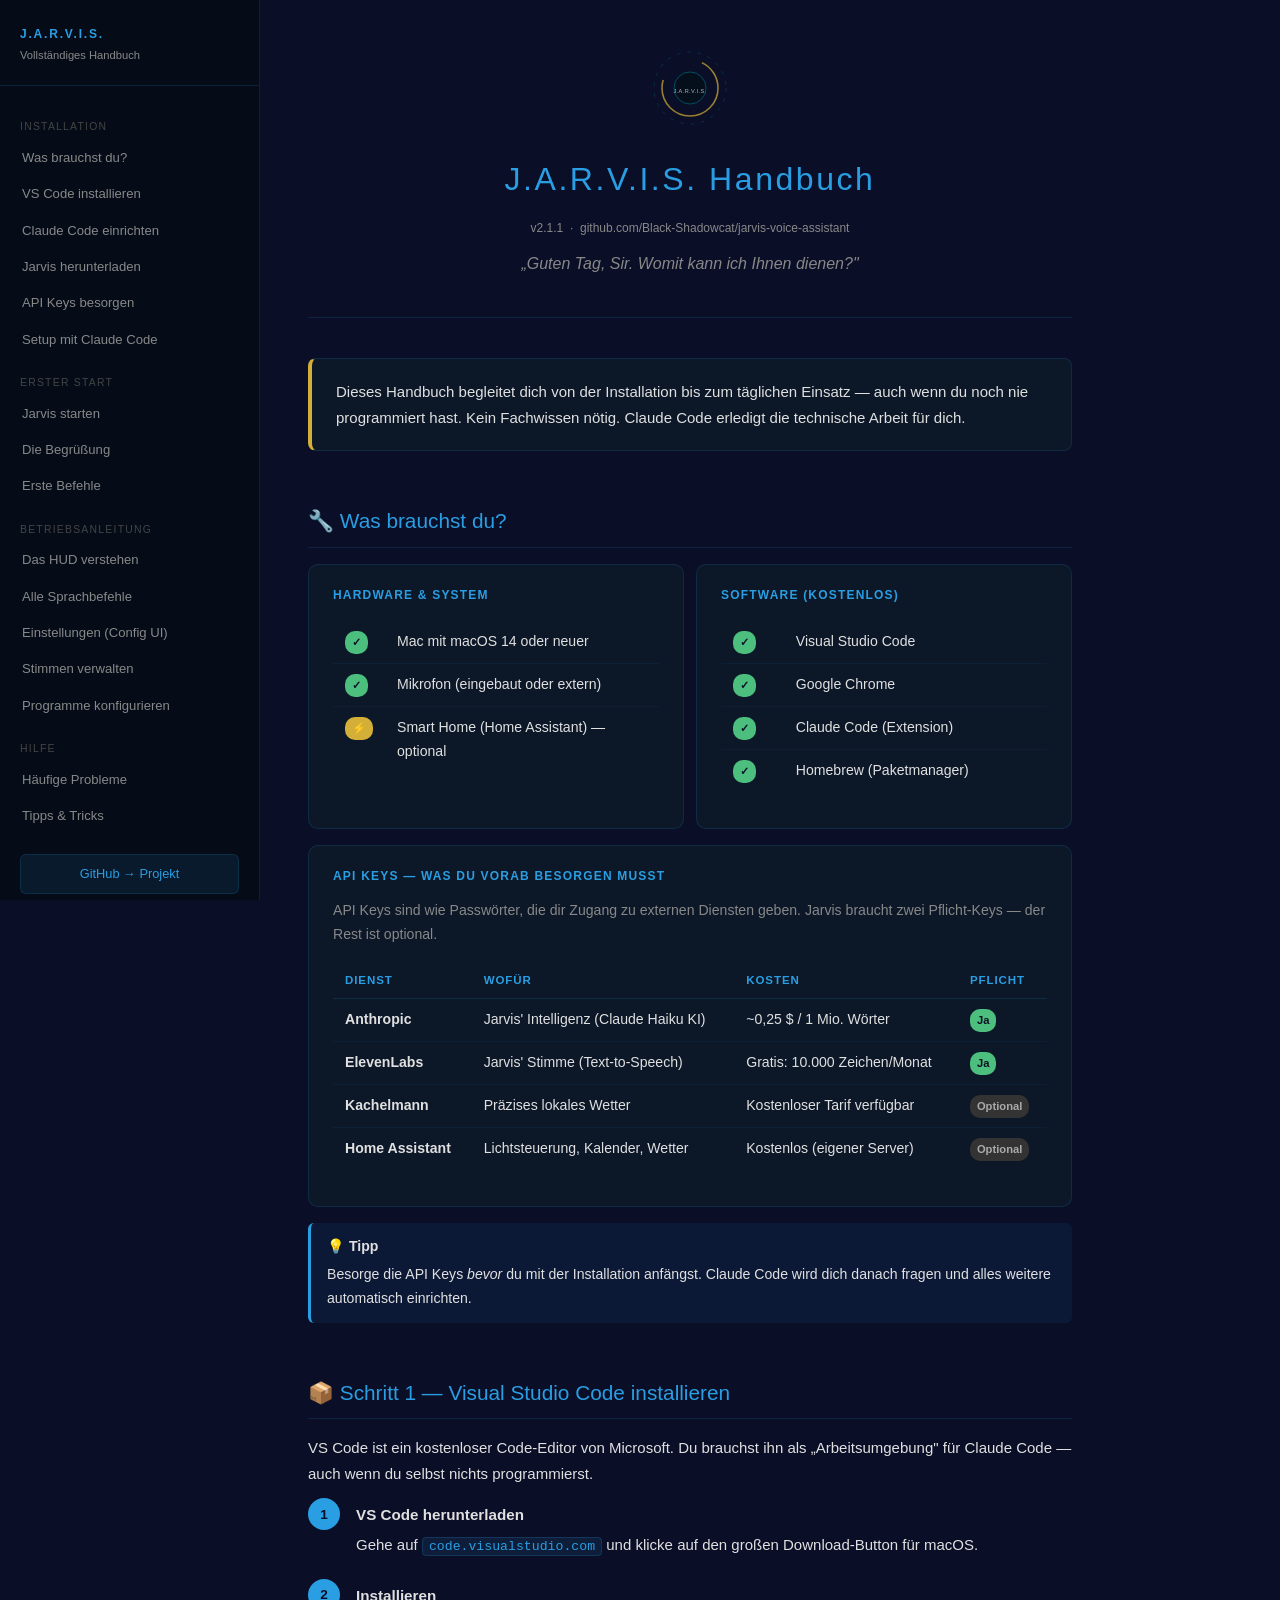
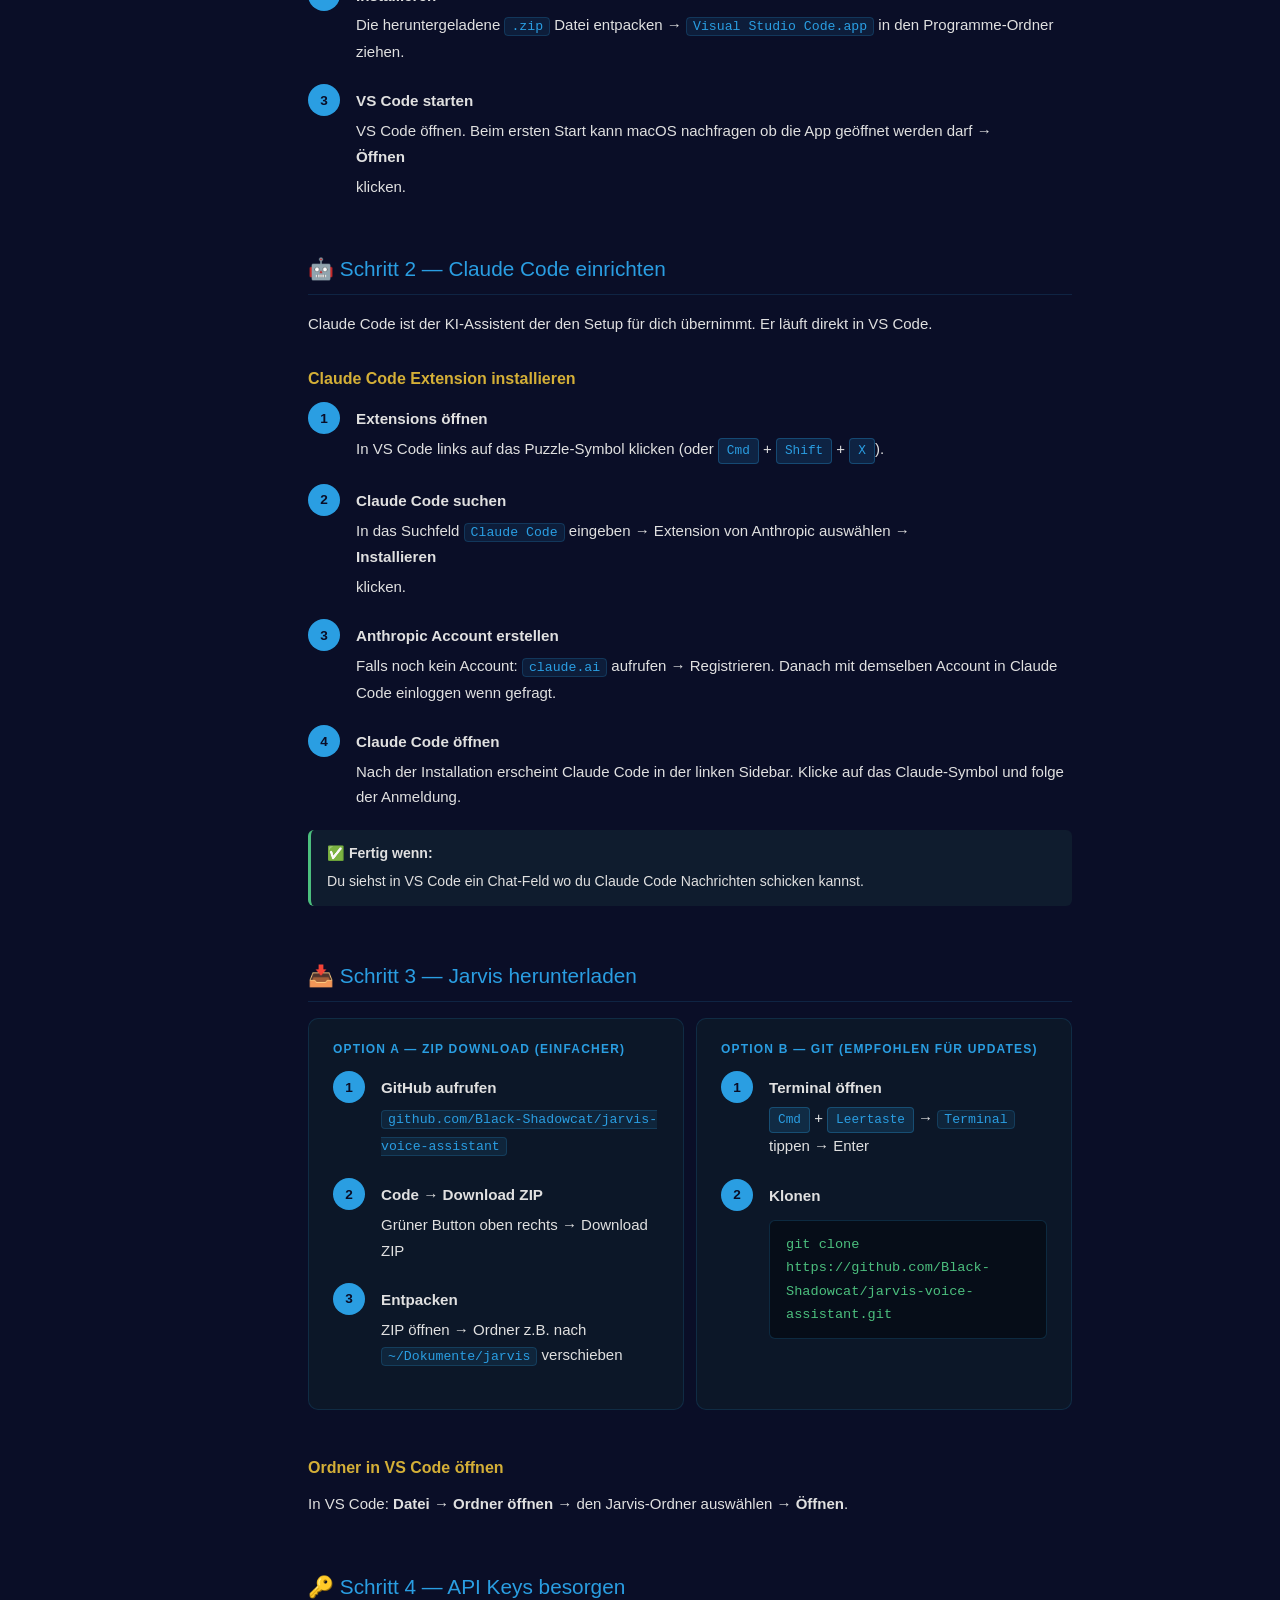
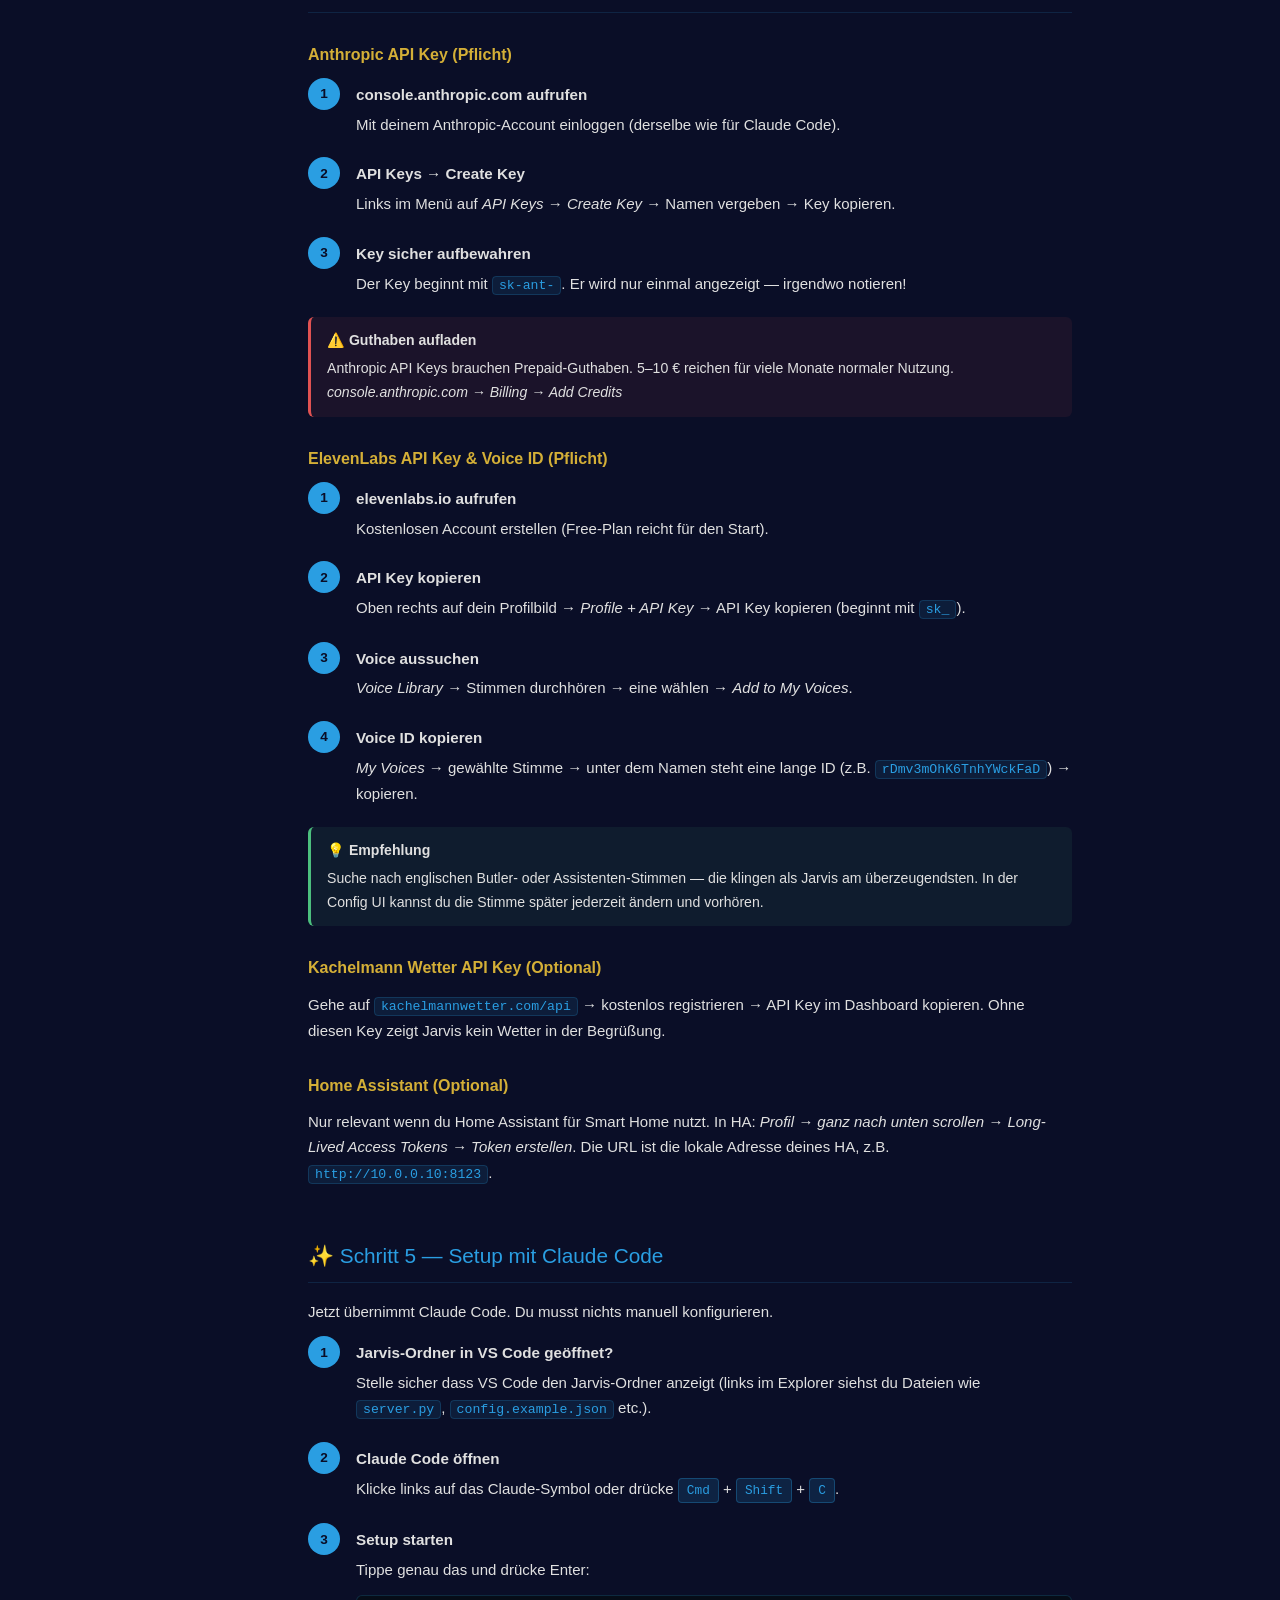
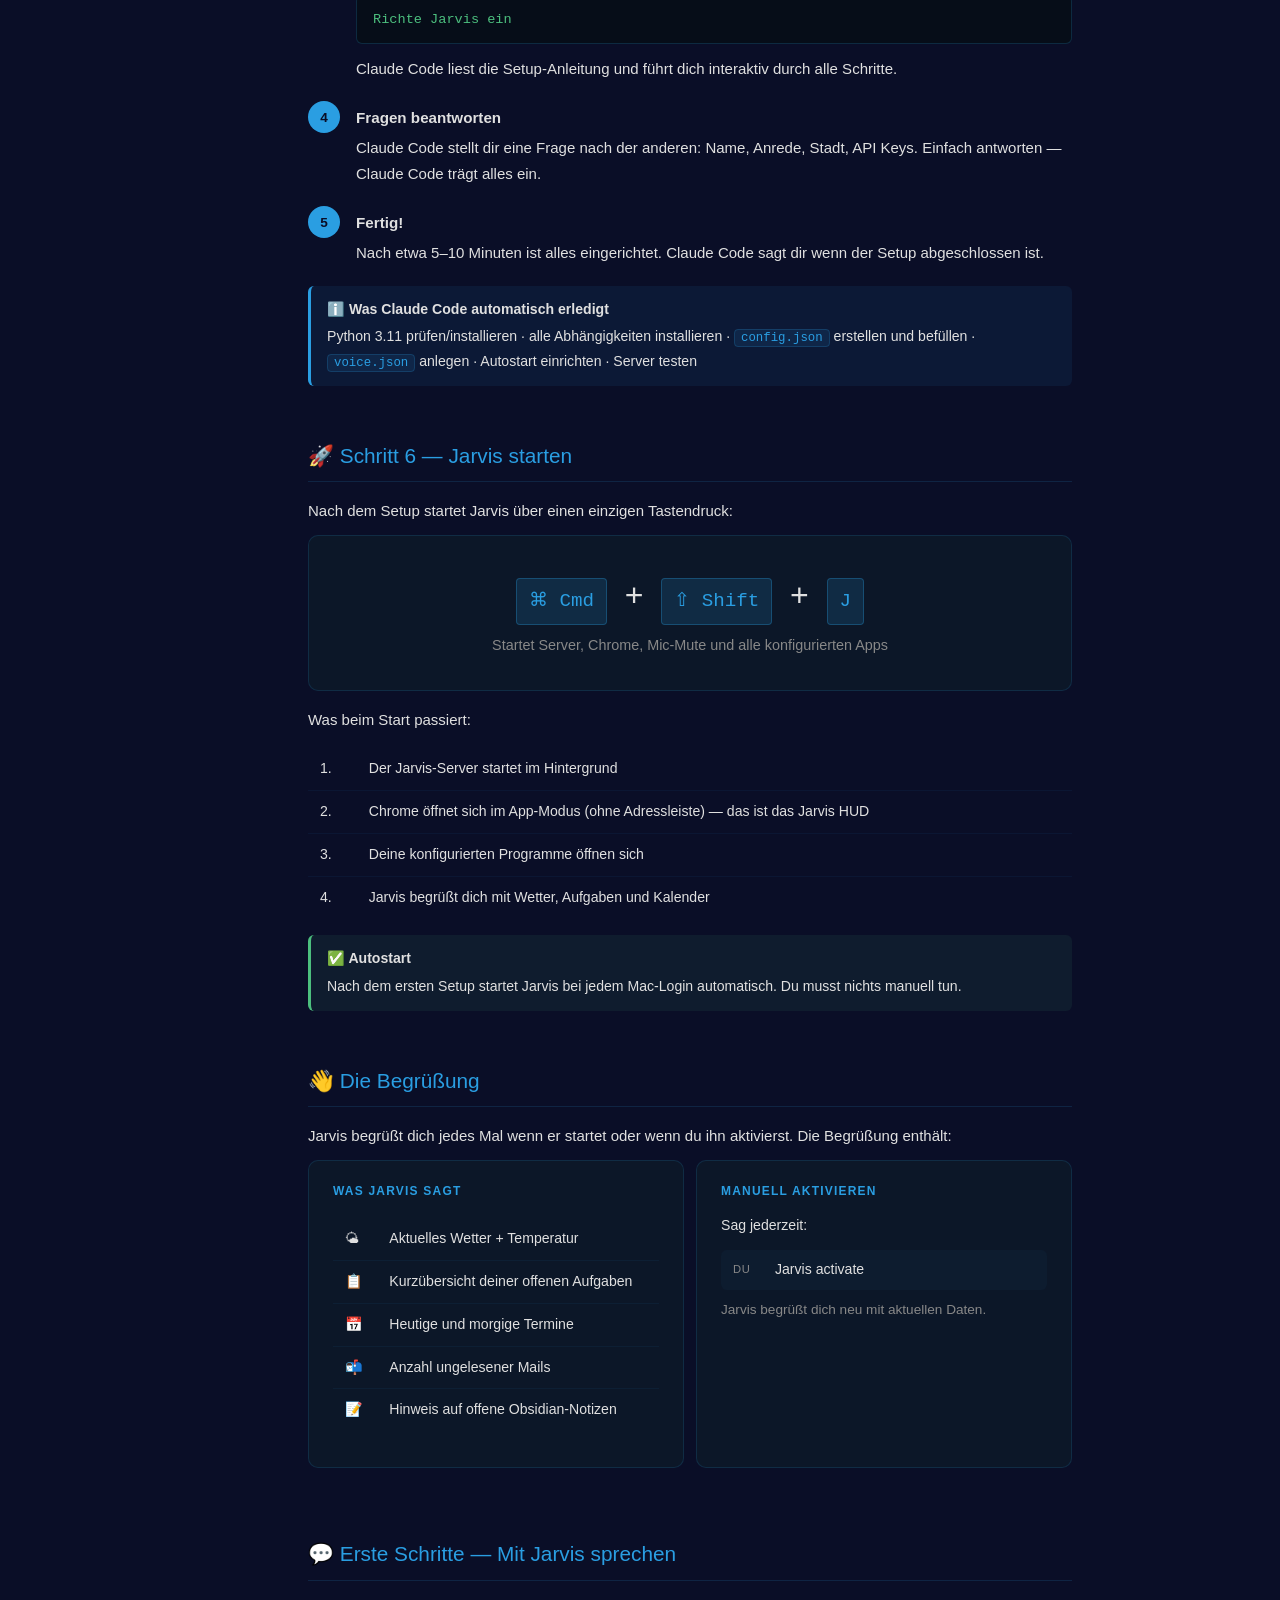
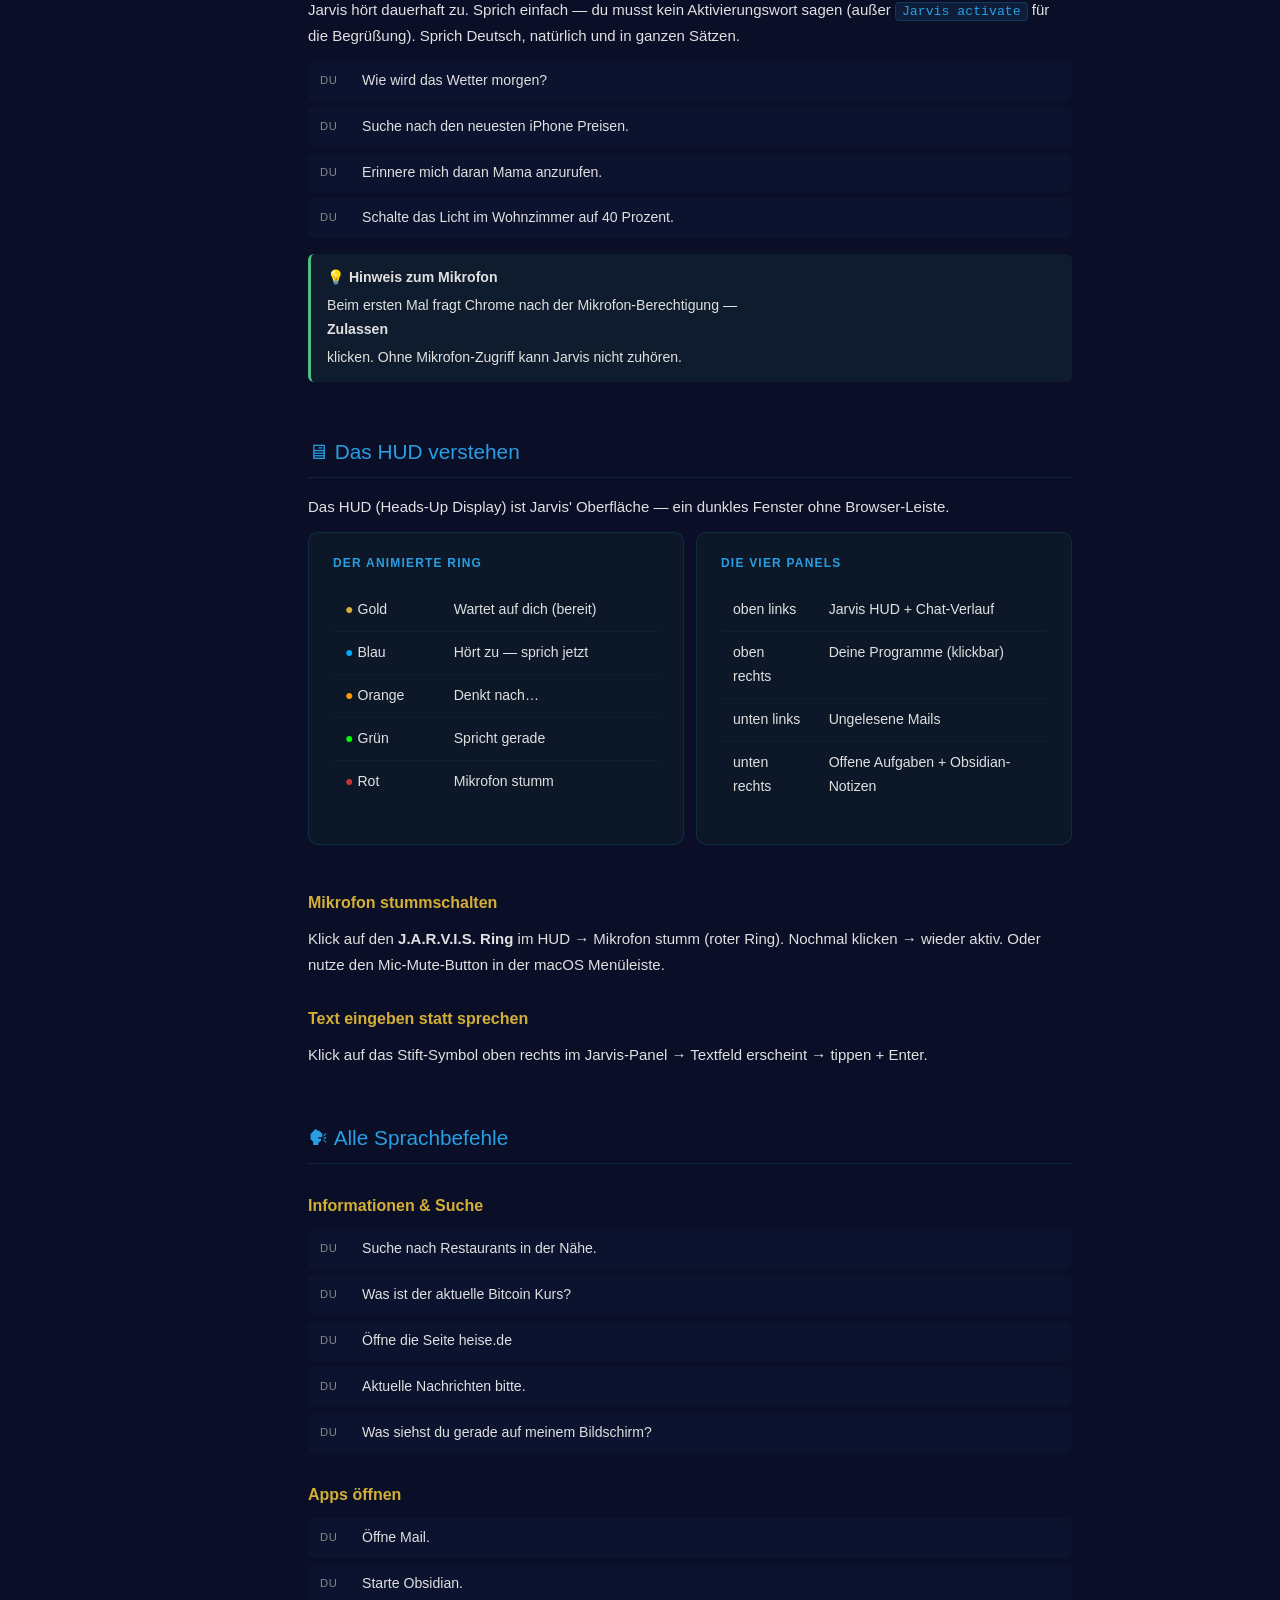
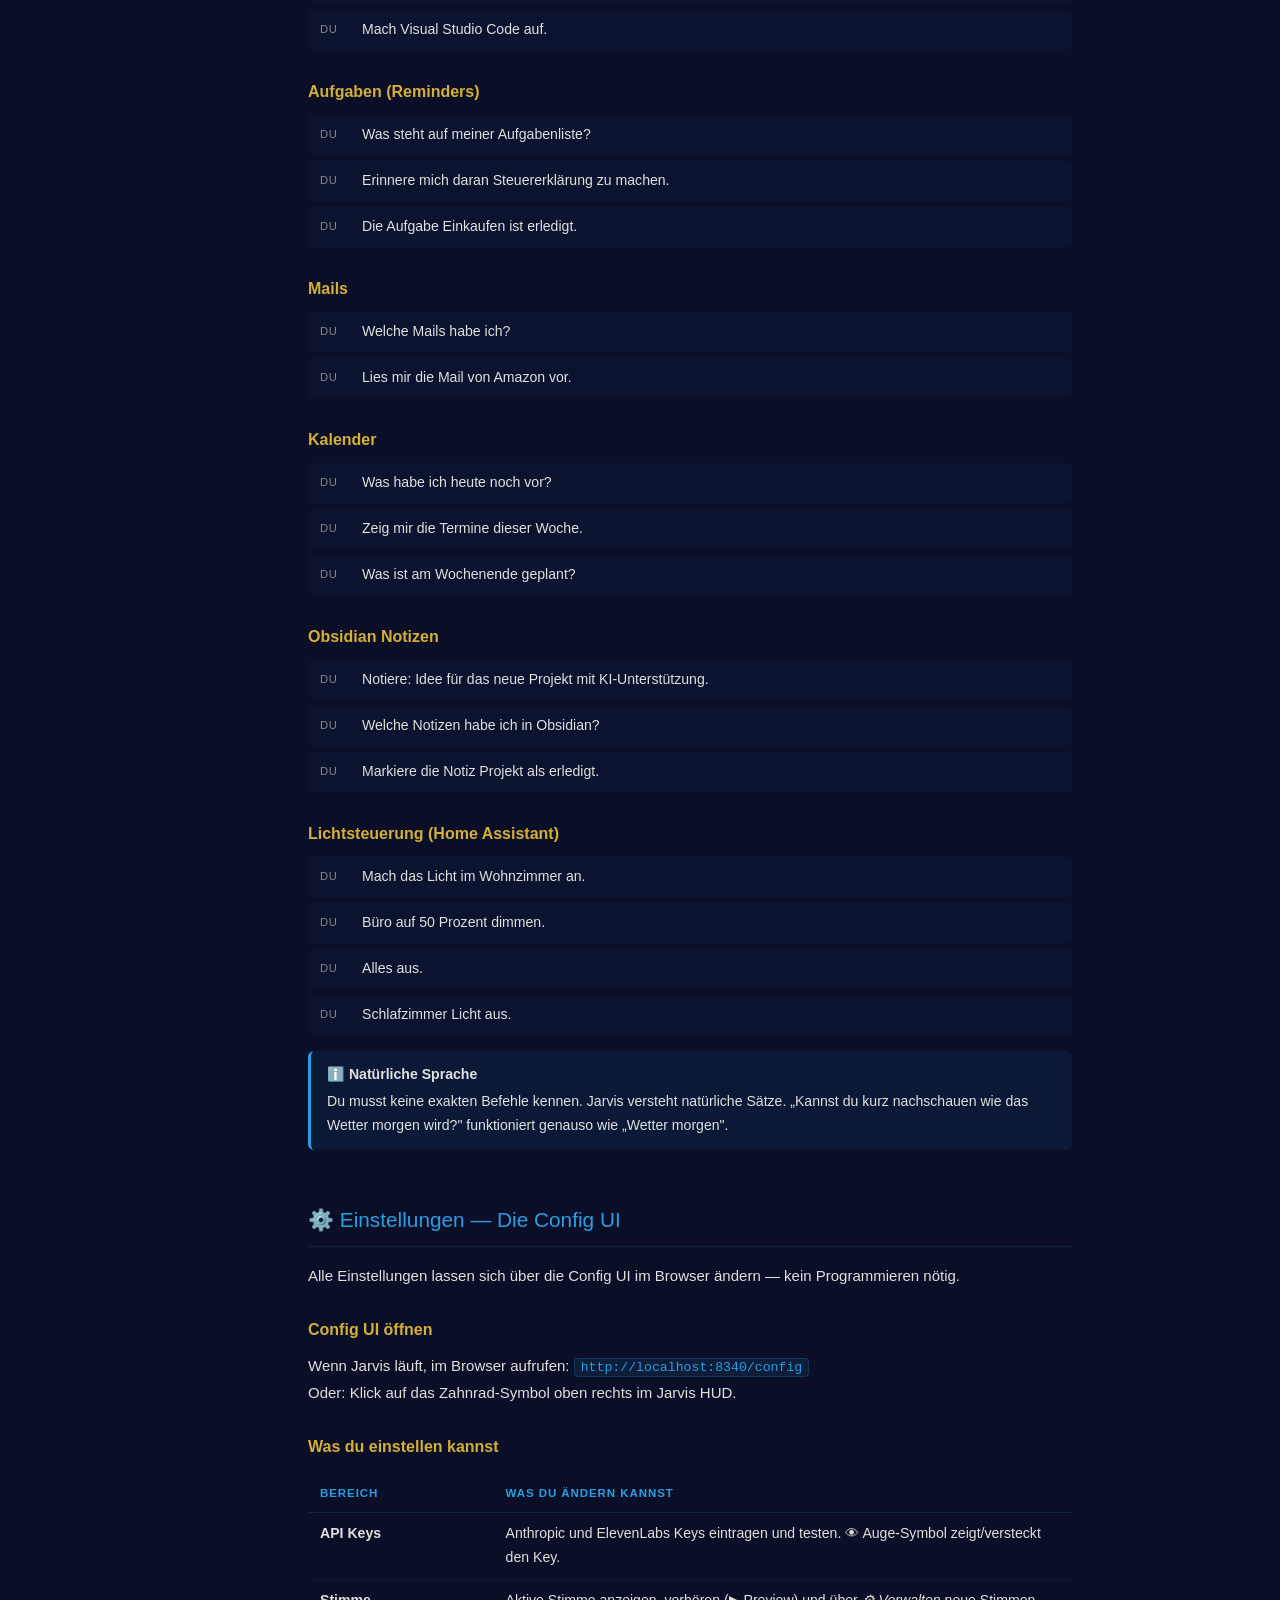
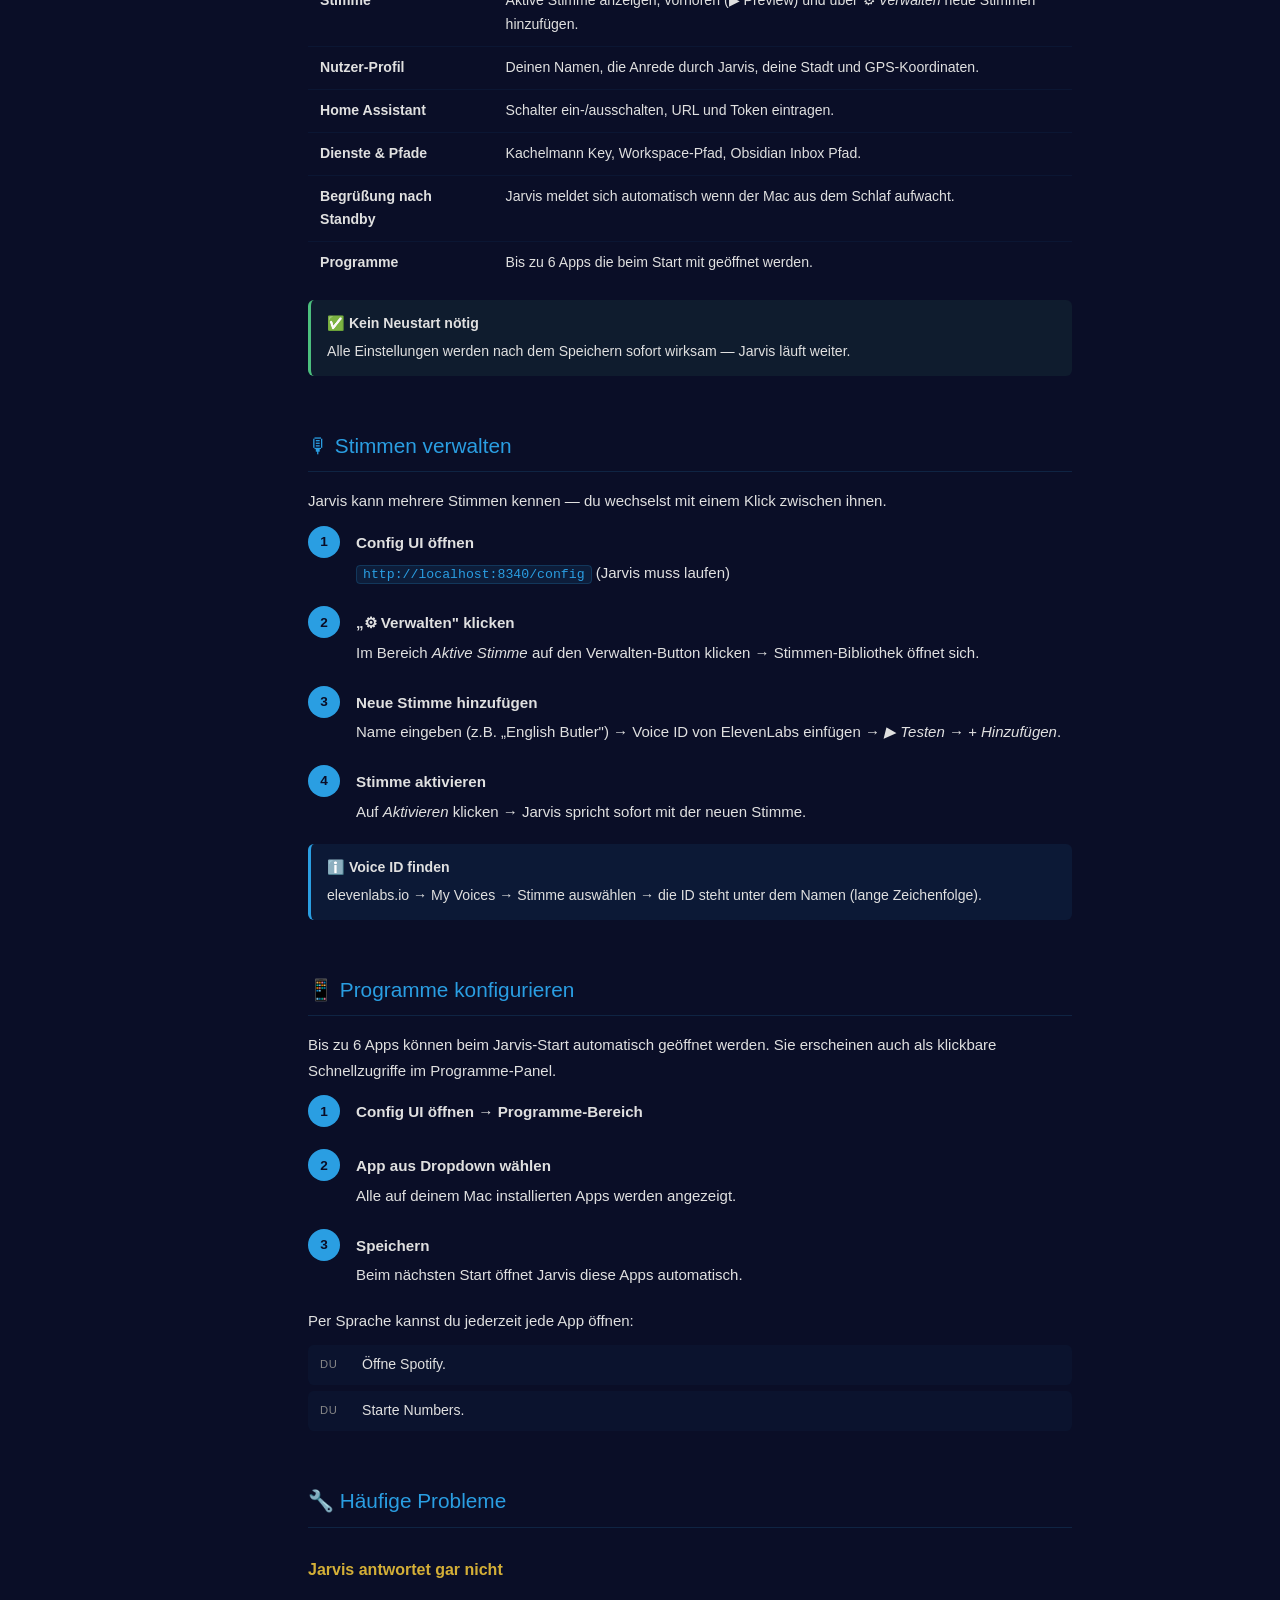
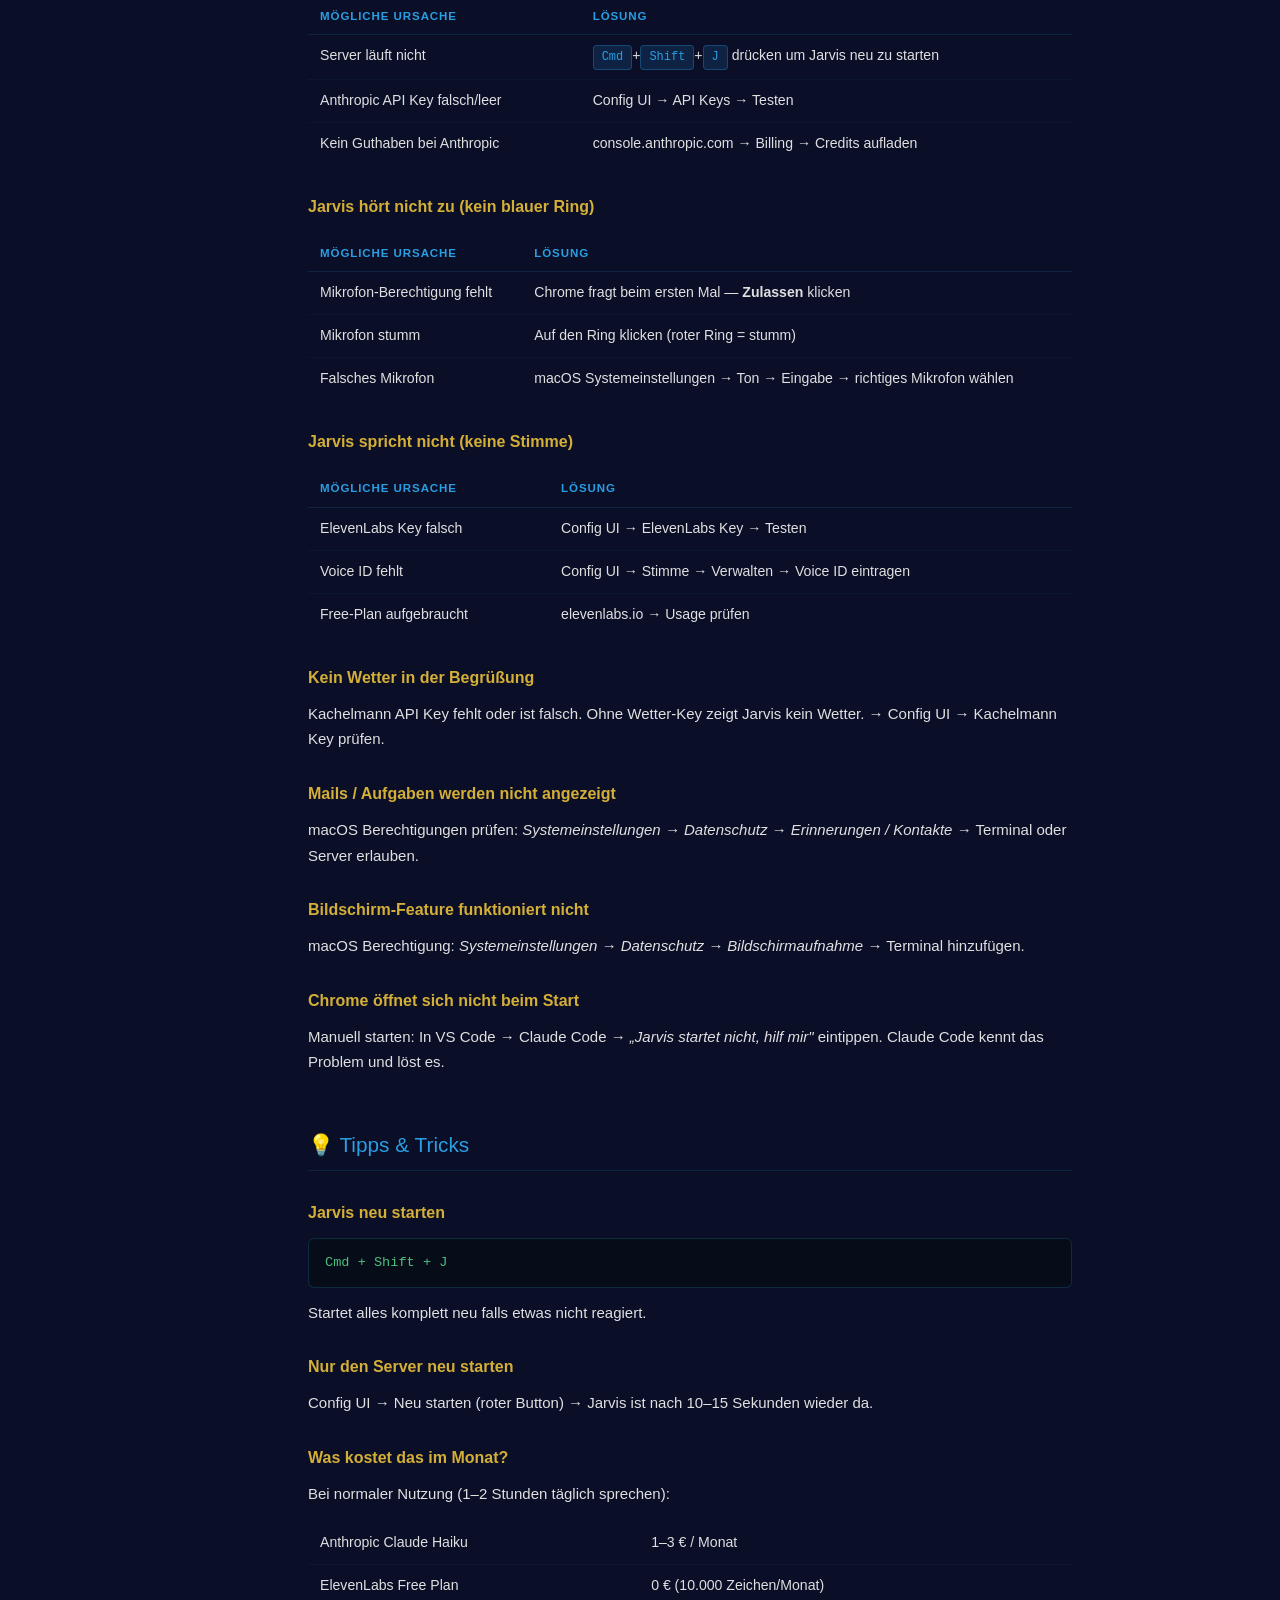
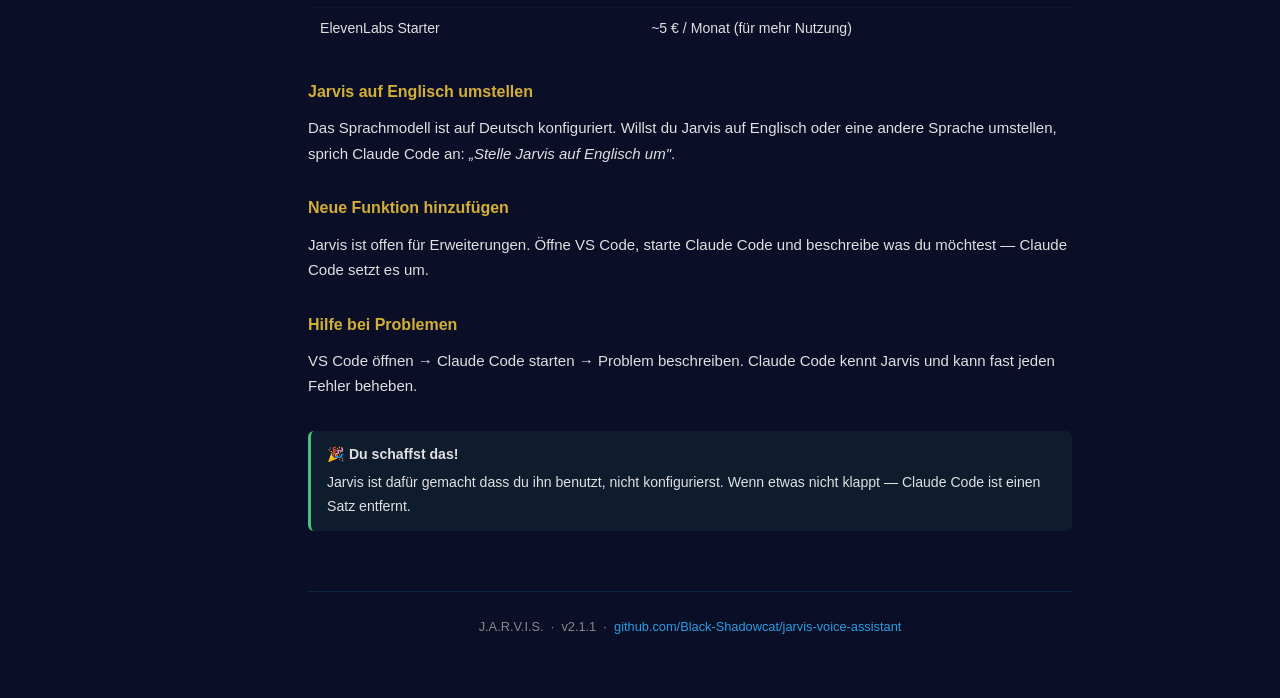
==== JARVIS_Handbuch.html @ 46598844 "Add standalone offline user manual (JARVIS_Handbuch.html) Fully self-contained HTML — no server, no " ====
<!DOCTYPE html>
<html lang="de">
<head>
<meta charset="UTF-8">
<meta name="viewport" content="width=device-width, initial-scale=1.0">
<title>J.A.R.V.I.S. — Handbuch v2.1</title>
<style>
* { margin:0; padding:0; box-sizing:border-box; }

:root {
    --bg:       #0a0e27;
    --bg2:      rgba(13,27,42,0.8);
    --blue:     #2a9ee2;
    --green:    #4cbf7e;
    --gold:     #d4af37;
    --red:      #e05252;
    --text:     #e0e0e0;
    --muted:    #888;
    --border:   rgba(42,158,226,0.15);
}

html { scroll-behavior: smooth; }

body {
    background: var(--bg);
    color: var(--text);
    font-family: -apple-system, BlinkMacSystemFont, "Segoe UI", sans-serif;
    font-size: 15px;
    line-height: 1.7;
}

/* ── Layout ── */
.layout { display: flex; min-height: 100vh; }

/* ── Sidebar ── */
.sidebar {
    width: 260px;
    flex-shrink: 0;
    background: rgba(6,13,24,0.95);
    border-right: 1px solid var(--border);
    position: fixed;
    top: 0; left: 0; bottom: 0;
    overflow-y: auto;
    padding: 24px 0;
}

.sidebar-logo {
    padding: 0 20px 20px;
    border-bottom: 1px solid var(--border);
    margin-bottom: 16px;
}
.sidebar-logo .title {
    font-size: 0.75rem;
    letter-spacing: .15em;
    color: var(--blue);
    text-transform: uppercase;
    font-weight: 600;
}
.sidebar-logo .sub {
    font-size: 0.7rem;
    color: var(--muted);
    margin-top: 2px;
}

.sidebar nav a {
    display: block;
    padding: 7px 20px;
    font-size: 0.82rem;
    color: var(--muted);
    text-decoration: none;
    border-left: 2px solid transparent;
    transition: all 0.15s;
}
.sidebar nav a:hover {
    color: var(--text);
    border-left-color: var(--blue);
    background: rgba(42,158,226,0.05);
}
.sidebar nav .section-header {
    padding: 16px 20px 4px;
    font-size: 0.65rem;
    letter-spacing: .12em;
    color: #444;
    text-transform: uppercase;
}

.sidebar-github {
    display: block;
    margin: 20px;
    padding: 8px 12px;
    background: rgba(42,158,226,0.1);
    border: 1px solid var(--border);
    border-radius: 6px;
    color: var(--blue);
    text-decoration: none;
    font-size: 0.8rem;
    text-align: center;
    transition: background 0.2s;
}
.sidebar-github:hover { background: rgba(42,158,226,0.2); }

/* ── Content ── */
.content {
    margin-left: 260px;
    flex: 1;
    max-width: 860px;
    padding: 48px 48px 80px;
}

/* ── Headings ── */
h1 {
    font-size: 2rem;
    font-weight: 300;
    letter-spacing: .08em;
    color: var(--blue);
    margin-bottom: 12px;
}
h2 {
    font-size: 1.3rem;
    font-weight: 500;
    color: var(--blue);
    margin: 52px 0 16px;
    padding-bottom: 8px;
    border-bottom: 1px solid var(--border);
    scroll-margin-top: 24px;
}
h3 {
    font-size: 1rem;
    font-weight: 600;
    color: var(--gold);
    margin: 28px 0 10px;
    scroll-margin-top: 24px;
}
h4 {
    font-size: 0.9rem;
    font-weight: 600;
    color: var(--green);
    margin: 20px 0 8px;
}

p { margin-bottom: 12px; color: var(--text); }
p:last-child { margin-bottom: 0; }

/* ── Intro block ── */
.intro {
    background: var(--bg2);
    border: 1px solid var(--border);
    border-left: 4px solid var(--gold);
    border-radius: 8px;
    padding: 20px 24px;
    margin-bottom: 32px;
}
.intro p { margin: 0; }

/* ── Cards ── */
.card {
    background: var(--bg2);
    border: 1px solid var(--border);
    border-radius: 10px;
    padding: 20px 24px;
    margin-bottom: 16px;
}
.card-title {
    font-size: 0.75rem;
    letter-spacing: .1em;
    text-transform: uppercase;
    color: var(--blue);
    margin-bottom: 12px;
    font-weight: 600;
}

/* ── Steps ── */
.steps { counter-reset: step; }
.step {
    display: flex;
    gap: 16px;
    margin-bottom: 20px;
    align-items: flex-start;
}
.step-num {
    counter-increment: step;
    flex-shrink: 0;
    width: 32px;
    height: 32px;
    background: var(--blue);
    color: #0a0e27;
    border-radius: 50%;
    display: flex;
    align-items: center;
    justify-content: center;
    font-weight: 700;
    font-size: 0.85rem;
}
.step-num::before { content: counter(step); }
.step-body { flex: 1; padding-top: 4px; }
.step-body strong { display: block; margin-bottom: 4px; font-size: 0.95rem; }

/* ── Tips / Warnings ── */
.tip, .warning, .info {
    border-radius: 6px;
    padding: 12px 16px;
    margin: 16px 0;
    font-size: 0.88rem;
}
.tip    { background: rgba(76,191,126,0.08);  border-left: 3px solid var(--green); }
.warning{ background: rgba(224,82,82,0.08);   border-left: 3px solid var(--red);   }
.info   { background: rgba(42,158,226,0.08);  border-left: 3px solid var(--blue);  }
.tip strong, .warning strong, .info strong { display: block; margin-bottom: 4px; }

/* ── Code ── */
code {
    background: rgba(42,158,226,0.1);
    border: 1px solid rgba(42,158,226,0.2);
    color: var(--blue);
    padding: 1px 6px;
    border-radius: 4px;
    font-family: monospace;
    font-size: 0.88em;
}
.cmd {
    display: block;
    background: #060d18;
    border: 1px solid rgba(42,158,226,0.2);
    border-radius: 6px;
    padding: 12px 16px;
    font-family: monospace;
    font-size: 0.85rem;
    color: #4cbf7e;
    margin: 12px 0;
    user-select: all;
}

/* ── Tables ── */
table {
    width: 100%;
    border-collapse: collapse;
    margin: 16px 0;
    font-size: 0.88rem;
}
th {
    text-align: left;
    padding: 8px 12px;
    font-size: 0.72rem;
    letter-spacing: .08em;
    text-transform: uppercase;
    color: var(--blue);
    border-bottom: 1px solid var(--border);
}
td {
    padding: 9px 12px;
    border-bottom: 1px solid rgba(42,158,226,0.06);
    vertical-align: top;
}
tr:last-child td { border-bottom: none; }
tr:hover td { background: rgba(42,158,226,0.03); }

/* ── Key badges ── */
.key {
    display: inline-block;
    background: rgba(42,158,226,0.15);
    border: 1px solid rgba(42,158,226,0.3);
    border-radius: 4px;
    padding: 1px 8px;
    font-family: monospace;
    font-size: 0.85em;
    color: var(--blue);
}
.key-combo { white-space: nowrap; }

/* ── Command examples ── */
.say-example {
    display: flex;
    align-items: flex-start;
    gap: 12px;
    padding: 8px 12px;
    background: rgba(42,158,226,0.04);
    border-radius: 6px;
    margin: 6px 0;
    font-size: 0.88rem;
}
.say-label {
    flex-shrink: 0;
    font-size: 0.7rem;
    letter-spacing: .06em;
    text-transform: uppercase;
    margin-top: 2px;
    color: var(--muted);
    width: 30px;
}
.say-text { color: var(--text); }

/* ── Grid ── */
.grid-2 { display: grid; grid-template-columns: 1fr 1fr; gap: 12px; }
@media (max-width: 700px) { .grid-2 { grid-template-columns: 1fr; } }

/* ── Badge ── */
.badge {
    display: inline-block;
    padding: 2px 7px;
    border-radius: 10px;
    font-size: 0.7rem;
    font-weight: 700;
}
.badge-green { background: var(--green); color: #0a0e27; }
.badge-blue  { background: var(--blue);  color: #0a0e27; }
.badge-gold  { background: var(--gold);  color: #0a0e27; }
.badge-muted { background: #333; color: #aaa; }

/* ── Hero ── */
.hero {
    text-align: center;
    padding: 0 0 40px;
    border-bottom: 1px solid var(--border);
    margin-bottom: 40px;
}
.hero .version { font-size: 0.75rem; color: var(--muted); margin-top: 4px; }
.hero .tagline { font-size: 1rem; color: var(--muted); margin-top: 12px; font-style: italic; }

/* ── Ring decoration ── */
.hud-mini {
    width: 80px;
    height: 80px;
    margin: 0 auto 16px;
    opacity: 0.7;
}

/* ── Scrollbar ── */
::-webkit-scrollbar { width: 4px; }
::-webkit-scrollbar-track { background: transparent; }
::-webkit-scrollbar-thumb { background: rgba(42,158,226,0.3); border-radius: 2px; }

/* ── Mobile ── */
@media (max-width: 768px) {
    .sidebar { display: none; }
    .content { margin-left: 0; padding: 24px 20px 60px; }
}

/* ══════════════════════════════════════════════════════
   PRINT STYLES  —  Datei → Drucken → Als PDF sichern
   ══════════════════════════════════════════════════════ */
@media print {
    :root {
        --bg:     #ffffff;
        --bg2:    #f5f7fa;
        --blue:   #1a6fa8;
        --green:  #2a8a50;
        --gold:   #8a6d1a;
        --red:    #aa2222;
        --text:   #1a1a1a;
        --muted:  #666666;
        --border: #d0d8e0;
    }

    * { -webkit-print-color-adjust: exact; print-color-adjust: exact; }

    body { background: #fff; font-size: 11pt; line-height: 1.5; }

    .sidebar { display: none !important; }

    .content {
        margin-left: 0 !important;
        padding: 0 !important;
        max-width: 100% !important;
    }

    .layout { display: block; }

    h1 { font-size: 22pt; page-break-after: avoid; }
    h2 { font-size: 14pt; page-break-after: avoid; margin-top: 28pt; }
    h3 { font-size: 11pt; page-break-after: avoid; }

    .hero { padding-bottom: 20pt; margin-bottom: 24pt; }
    .hud-mini { width: 60px; height: 60px; }

    .card, .intro, .tip, .warning, .info {
        break-inside: avoid;
        page-break-inside: avoid;
    }

    .grid-2 { grid-template-columns: 1fr 1fr; }

    .step { break-inside: avoid; }

    .say-example { break-inside: avoid; margin: 4px 0; }

    code {
        background: #eef4fa;
        border-color: #c0d4e8;
        color: var(--blue);
    }

    .cmd {
        background: #f0f0f0;
        color: #1a6a30;
        border-color: #ccc;
    }

    .key {
        background: #e8f0f8;
        border-color: #c0d0e0;
    }

    .badge-green { background: #2a8a50; }
    .badge-blue  { background: #1a6fa8; }
    .badge-gold  { background: #8a6d1a; }
    .badge-muted { background: #888; }

    table { font-size: 10pt; }

    a { color: var(--blue); text-decoration: none; }
    a[href]:after { content: " (" attr(href) ")"; font-size: 8pt; color: var(--muted); }
    /* Suppress the printed URL for anchor links and localhost links */
    a[href^="#"]:after,
    a[href^="http://localhost"]:after { content: ""; }

    .print-hide { display: none !important; }

    /* Page breaks before major sections */
    h2 { page-break-before: auto; }
    #starten, #hud, #alle-befehle, #troubleshooting { page-break-before: always; }

    /* Footer */
    .print-footer {
        display: block !important;
        margin-top: 40pt;
        padding-top: 12pt;
        border-top: 1px solid var(--border);
        font-size: 8pt;
        color: var(--muted);
        text-align: center;
    }
}

/* Hide print-only elements on screen */
.print-footer { display: none; }
</style>
</head>
<body>

<div class="layout">

<!-- ── Sidebar ── -->
<aside class="sidebar">
    <div class="sidebar-logo">
        <div class="title">J.A.R.V.I.S.</div>
        <div class="sub">Vollständiges Handbuch</div>
    </div>
    <nav>
        <div class="section-header">Installation</div>
        <a href="#was-brauchst-du">Was brauchst du?</a>
        <a href="#vscode">VS Code installieren</a>
        <a href="#claude-code">Claude Code einrichten</a>
        <a href="#jarvis-laden">Jarvis herunterladen</a>
        <a href="#api-keys">API Keys besorgen</a>
        <a href="#setup">Setup mit Claude Code</a>

        <div class="section-header">Erster Start</div>
        <a href="#starten">Jarvis starten</a>
        <a href="#begruessung">Die Begrüßung</a>
        <a href="#sprechen">Erste Befehle</a>

        <div class="section-header">Betriebsanleitung</div>
        <a href="#hud">Das HUD verstehen</a>
        <a href="#alle-befehle">Alle Sprachbefehle</a>
        <a href="#config-ui">Einstellungen (Config UI)</a>
        <a href="#stimmen">Stimmen verwalten</a>
        <a href="#apps">Programme konfigurieren</a>

        <div class="section-header">Hilfe</div>
        <a href="#troubleshooting">Häufige Probleme</a>
        <a href="#tipps">Tipps & Tricks</a>
    </nav>
    <a href="https://github.com/Black-Shadowcat/jarvis-voice-assistant" class="sidebar-github" target="_blank">GitHub → Projekt</a>
</aside>

<!-- ── Content ── -->
<main class="content">

<!-- Hero -->
<div class="hero">
    <svg class="hud-mini" viewBox="0 0 100 100">
        <circle cx="50" cy="50" r="45" stroke="#00eaff" stroke-width="0.5" fill="none" stroke-dasharray="5 8" opacity="0.5"/>
        <circle cx="50" cy="50" r="35" stroke="#d4af37" stroke-width="2" fill="none" stroke-dasharray="120 60"/>
        <circle cx="50" cy="50" r="20" fill="#021017" stroke="#00eaff" stroke-width="0.5"/>
        <text x="50%" y="54%" dominant-baseline="middle" text-anchor="middle" fill="#ffffff" font-size="7" letter-spacing="0.5">J.A.R.V.I.S.</text>
    </svg>
    <h1>J.A.R.V.I.S. Handbuch</h1>
    <div class="version">v2.1.1 &nbsp;·&nbsp; github.com/Black-Shadowcat/jarvis-voice-assistant</div>
    <div class="tagline">„Guten Tag, Sir. Womit kann ich Ihnen dienen?"</div>
</div>

<div class="intro">
    <p>Dieses Handbuch begleitet dich von der Installation bis zum täglichen Einsatz — auch wenn du noch nie programmiert hast. Kein Fachwissen nötig. Claude Code erledigt die technische Arbeit für dich.</p>
</div>

<!-- ═══════════════════════════════════════════════ -->
<h2 id="was-brauchst-du">🔧 Was brauchst du?</h2>

<div class="grid-2">
    <div class="card">
        <div class="card-title">Hardware & System</div>
        <table>
            <tr><td><span class="badge badge-green">✓</span></td><td>Mac mit macOS 14 oder neuer</td></tr>
            <tr><td><span class="badge badge-green">✓</span></td><td>Mikrofon (eingebaut oder extern)</td></tr>
            <tr><td><span class="badge badge-gold">⚡</span></td><td>Smart Home (Home Assistant) — optional</td></tr>
        </table>
    </div>
    <div class="card">
        <div class="card-title">Software (kostenlos)</div>
        <table>
            <tr><td><span class="badge badge-green">✓</span></td><td>Visual Studio Code</td></tr>
            <tr><td><span class="badge badge-green">✓</span></td><td>Google Chrome</td></tr>
            <tr><td><span class="badge badge-green">✓</span></td><td>Claude Code (Extension)</td></tr>
            <tr><td><span class="badge badge-green">✓</span></td><td>Homebrew (Paketmanager)</td></tr>
        </table>
    </div>
</div>

<div class="card">
    <div class="card-title">API Keys — was du vorab besorgen musst</div>
    <p style="margin-bottom:12px; font-size:0.88rem; color:var(--muted);">API Keys sind wie Passwörter, die dir Zugang zu externen Diensten geben. Jarvis braucht zwei Pflicht-Keys — der Rest ist optional.</p>
    <table>
        <tr><th>Dienst</th><th>Wofür</th><th>Kosten</th><th>Pflicht</th></tr>
        <tr>
            <td><strong>Anthropic</strong></td>
            <td>Jarvis' Intelligenz (Claude Haiku KI)</td>
            <td>~0,25 $ / 1 Mio. Wörter</td>
            <td><span class="badge badge-green">Ja</span></td>
        </tr>
        <tr>
            <td><strong>ElevenLabs</strong></td>
            <td>Jarvis' Stimme (Text-to-Speech)</td>
            <td>Gratis: 10.000 Zeichen/Monat</td>
            <td><span class="badge badge-green">Ja</span></td>
        </tr>
        <tr>
            <td><strong>Kachelmann</strong></td>
            <td>Präzises lokales Wetter</td>
            <td>Kostenloser Tarif verfügbar</td>
            <td><span class="badge badge-muted">Optional</span></td>
        </tr>
        <tr>
            <td><strong>Home Assistant</strong></td>
            <td>Lichtsteuerung, Kalender, Wetter</td>
            <td>Kostenlos (eigener Server)</td>
            <td><span class="badge badge-muted">Optional</span></td>
        </tr>
    </table>
</div>

<div class="info">
    <strong>💡 Tipp</strong>
    Besorge die API Keys <em>bevor</em> du mit der Installation anfängst. Claude Code wird dich danach fragen und alles weitere automatisch einrichten.
</div>

<!-- ═══════════════════════════════════════════════ -->
<h2 id="vscode">📦 Schritt 1 — Visual Studio Code installieren</h2>

<p>VS Code ist ein kostenloser Code-Editor von Microsoft. Du brauchst ihn als „Arbeitsumgebung" für Claude Code — auch wenn du selbst nichts programmierst.</p>

<div class="steps">
    <div class="step">
        <div class="step-num"></div>
        <div class="step-body">
            <strong>VS Code herunterladen</strong>
            Gehe auf <code>code.visualstudio.com</code> und klicke auf den großen Download-Button für macOS.
        </div>
    </div>
    <div class="step">
        <div class="step-num"></div>
        <div class="step-body">
            <strong>Installieren</strong>
            Die heruntergeladene <code>.zip</code> Datei entpacken → <code>Visual Studio Code.app</code> in den Programme-Ordner ziehen.
        </div>
    </div>
    <div class="step">
        <div class="step-num"></div>
        <div class="step-body">
            <strong>VS Code starten</strong>
            VS Code öffnen. Beim ersten Start kann macOS nachfragen ob die App geöffnet werden darf → <strong>Öffnen</strong> klicken.
        </div>
    </div>
</div>

<!-- ═══════════════════════════════════════════════ -->
<h2 id="claude-code">🤖 Schritt 2 — Claude Code einrichten</h2>

<p>Claude Code ist der KI-Assistent der den Setup für dich übernimmt. Er läuft direkt in VS Code.</p>

<h3>Claude Code Extension installieren</h3>

<div class="steps">
    <div class="step">
        <div class="step-num"></div>
        <div class="step-body">
            <strong>Extensions öffnen</strong>
            In VS Code links auf das Puzzle-Symbol klicken (oder <span class="key-combo"><span class="key">Cmd</span> + <span class="key">Shift</span> + <span class="key">X</span></span>).
        </div>
    </div>
    <div class="step">
        <div class="step-num"></div>
        <div class="step-body">
            <strong>Claude Code suchen</strong>
            In das Suchfeld <code>Claude Code</code> eingeben → Extension von Anthropic auswählen → <strong>Installieren</strong> klicken.
        </div>
    </div>
    <div class="step">
        <div class="step-num"></div>
        <div class="step-body">
            <strong>Anthropic Account erstellen</strong>
            Falls noch kein Account: <code>claude.ai</code> aufrufen → Registrieren. Danach mit demselben Account in Claude Code einloggen wenn gefragt.
        </div>
    </div>
    <div class="step">
        <div class="step-num"></div>
        <div class="step-body">
            <strong>Claude Code öffnen</strong>
            Nach der Installation erscheint Claude Code in der linken Sidebar. Klicke auf das Claude-Symbol und folge der Anmeldung.
        </div>
    </div>
</div>

<div class="tip">
    <strong>✅ Fertig wenn:</strong>
    Du siehst in VS Code ein Chat-Feld wo du Claude Code Nachrichten schicken kannst.
</div>

<!-- ═══════════════════════════════════════════════ -->
<h2 id="jarvis-laden">📥 Schritt 3 — Jarvis herunterladen</h2>

<div class="grid-2">
    <div class="card">
        <div class="card-title">Option A — ZIP Download (einfacher)</div>
        <div class="steps">
            <div class="step">
                <div class="step-num"></div>
                <div class="step-body">
                    <strong>GitHub aufrufen</strong>
                    <code>github.com/Black-Shadowcat/jarvis-voice-assistant</code>
                </div>
            </div>
            <div class="step">
                <div class="step-num"></div>
                <div class="step-body">
                    <strong>Code → Download ZIP</strong>
                    Grüner Button oben rechts → Download ZIP
                </div>
            </div>
            <div class="step">
                <div class="step-num"></div>
                <div class="step-body">
                    <strong>Entpacken</strong>
                    ZIP öffnen → Ordner z.B. nach <code>~/Dokumente/jarvis</code> verschieben
                </div>
            </div>
        </div>
    </div>
    <div class="card">
        <div class="card-title">Option B — Git (empfohlen für Updates)</div>
        <div class="steps">
            <div class="step">
                <div class="step-num"></div>
                <div class="step-body">
                    <strong>Terminal öffnen</strong>
                    <span class="key-combo"><span class="key">Cmd</span> + <span class="key">Leertaste</span></span> → <code>Terminal</code> tippen → Enter
                </div>
            </div>
            <div class="step">
                <div class="step-num"></div>
                <div class="step-body">
                    <strong>Klonen</strong>
                    <div class="cmd">git clone https://github.com/Black-Shadowcat/jarvis-voice-assistant.git</div>
                </div>
            </div>
        </div>
    </div>
</div>

<h3>Ordner in VS Code öffnen</h3>
<p>In VS Code: <strong>Datei → Ordner öffnen</strong> → den Jarvis-Ordner auswählen → <strong>Öffnen</strong>.</p>

<!-- ═══════════════════════════════════════════════ -->
<h2 id="api-keys">🔑 Schritt 4 — API Keys besorgen</h2>

<h3>Anthropic API Key (Pflicht)</h3>

<div class="steps">
    <div class="step">
        <div class="step-num"></div>
        <div class="step-body">
            <strong>console.anthropic.com aufrufen</strong>
            Mit deinem Anthropic-Account einloggen (derselbe wie für Claude Code).
        </div>
    </div>
    <div class="step">
        <div class="step-num"></div>
        <div class="step-body">
            <strong>API Keys → Create Key</strong>
            Links im Menü auf <em>API Keys</em> → <em>Create Key</em> → Namen vergeben → Key kopieren.
        </div>
    </div>
    <div class="step">
        <div class="step-num"></div>
        <div class="step-body">
            <strong>Key sicher aufbewahren</strong>
            Der Key beginnt mit <code>sk-ant-</code>. Er wird nur einmal angezeigt — irgendwo notieren!
        </div>
    </div>
</div>

<div class="warning">
    <strong>⚠️ Guthaben aufladen</strong>
    Anthropic API Keys brauchen Prepaid-Guthaben. 5–10 € reichen für viele Monate normaler Nutzung. <em>console.anthropic.com → Billing → Add Credits</em>
</div>

<h3>ElevenLabs API Key &amp; Voice ID (Pflicht)</h3>

<div class="steps">
    <div class="step">
        <div class="step-num"></div>
        <div class="step-body">
            <strong>elevenlabs.io aufrufen</strong>
            Kostenlosen Account erstellen (Free-Plan reicht für den Start).
        </div>
    </div>
    <div class="step">
        <div class="step-num"></div>
        <div class="step-body">
            <strong>API Key kopieren</strong>
            Oben rechts auf dein Profilbild → <em>Profile + API Key</em> → API Key kopieren (beginnt mit <code>sk_</code>).
        </div>
    </div>
    <div class="step">
        <div class="step-num"></div>
        <div class="step-body">
            <strong>Voice aussuchen</strong>
            <em>Voice Library</em> → Stimmen durchhören → eine wählen → <em>Add to My Voices</em>.
        </div>
    </div>
    <div class="step">
        <div class="step-num"></div>
        <div class="step-body">
            <strong>Voice ID kopieren</strong>
            <em>My Voices</em> → gewählte Stimme → unter dem Namen steht eine lange ID (z.B. <code>rDmv3mOhK6TnhYWckFaD</code>) → kopieren.
        </div>
    </div>
</div>

<div class="tip">
    <strong>💡 Empfehlung</strong>
    Suche nach englischen Butler- oder Assistenten-Stimmen — die klingen als Jarvis am überzeugendsten. In der Config UI kannst du die Stimme später jederzeit ändern und vorhören.
</div>

<h3>Kachelmann Wetter API Key (Optional)</h3>
<p>Gehe auf <code>kachelmannwetter.com/api</code> → kostenlos registrieren → API Key im Dashboard kopieren. Ohne diesen Key zeigt Jarvis kein Wetter in der Begrüßung.</p>

<h3>Home Assistant (Optional)</h3>
<p>Nur relevant wenn du Home Assistant für Smart Home nutzt. In HA: <em>Profil → ganz nach unten scrollen → Long-Lived Access Tokens → Token erstellen</em>. Die URL ist die lokale Adresse deines HA, z.B. <code>http://10.0.0.10:8123</code>.</p>

<!-- ═══════════════════════════════════════════════ -->
<h2 id="setup">✨ Schritt 5 — Setup mit Claude Code</h2>

<p>Jetzt übernimmt Claude Code. Du musst nichts manuell konfigurieren.</p>

<div class="steps">
    <div class="step">
        <div class="step-num"></div>
        <div class="step-body">
            <strong>Jarvis-Ordner in VS Code geöffnet?</strong>
            Stelle sicher dass VS Code den Jarvis-Ordner anzeigt (links im Explorer siehst du Dateien wie <code>server.py</code>, <code>config.example.json</code> etc.).
        </div>
    </div>
    <div class="step">
        <div class="step-num"></div>
        <div class="step-body">
            <strong>Claude Code öffnen</strong>
            Klicke links auf das Claude-Symbol oder drücke <span class="key-combo"><span class="key">Cmd</span> + <span class="key">Shift</span> + <span class="key">C</span></span>.
        </div>
    </div>
    <div class="step">
        <div class="step-num"></div>
        <div class="step-body">
            <strong>Setup starten</strong>
            Tippe genau das und drücke Enter:
            <div class="cmd">Richte Jarvis ein</div>
            Claude Code liest die Setup-Anleitung und führt dich interaktiv durch alle Schritte.
        </div>
    </div>
    <div class="step">
        <div class="step-num"></div>
        <div class="step-body">
            <strong>Fragen beantworten</strong>
            Claude Code stellt dir eine Frage nach der anderen: Name, Anrede, Stadt, API Keys. Einfach antworten — Claude Code trägt alles ein.
        </div>
    </div>
    <div class="step">
        <div class="step-num"></div>
        <div class="step-body">
            <strong>Fertig!</strong>
            Nach etwa 5–10 Minuten ist alles eingerichtet. Claude Code sagt dir wenn der Setup abgeschlossen ist.
        </div>
    </div>
</div>

<div class="info">
    <strong>ℹ️ Was Claude Code automatisch erledigt</strong>
    Python 3.11 prüfen/installieren · alle Abhängigkeiten installieren · <code>config.json</code> erstellen und befüllen · <code>voice.json</code> anlegen · Autostart einrichten · Server testen
</div>

<!-- ═══════════════════════════════════════════════ -->
<h2 id="starten">🚀 Schritt 6 — Jarvis starten</h2>

<p>Nach dem Setup startet Jarvis über einen einzigen Tastendruck:</p>

<div class="card" style="text-align:center; padding:32px;">
    <div style="font-size:2rem; margin-bottom:8px;">
        <span class="key" style="font-size:1.2rem; padding:6px 12px;">⌘ Cmd</span>
        &nbsp;+&nbsp;
        <span class="key" style="font-size:1.2rem; padding:6px 12px;">⇧ Shift</span>
        &nbsp;+&nbsp;
        <span class="key" style="font-size:1.2rem; padding:6px 12px;">J</span>
    </div>
    <div style="color:var(--muted); font-size:0.9rem; margin-top:8px;">Startet Server, Chrome, Mic-Mute und alle konfigurierten Apps</div>
</div>

<p>Was beim Start passiert:</p>
<table>
    <tr><td>1.</td><td>Der Jarvis-Server startet im Hintergrund</td></tr>
    <tr><td>2.</td><td>Chrome öffnet sich im App-Modus (ohne Adressleiste) — das ist das Jarvis HUD</td></tr>
    <tr><td>3.</td><td>Deine konfigurierten Programme öffnen sich</td></tr>
    <tr><td>4.</td><td>Jarvis begrüßt dich mit Wetter, Aufgaben und Kalender</td></tr>
</table>

<div class="tip">
    <strong>✅ Autostart</strong>
    Nach dem ersten Setup startet Jarvis bei jedem Mac-Login automatisch. Du musst nichts manuell tun.
</div>

<!-- ═══════════════════════════════════════════════ -->
<h2 id="begruessung">👋 Die Begrüßung</h2>

<p>Jarvis begrüßt dich jedes Mal wenn er startet oder wenn du ihn aktivierst. Die Begrüßung enthält:</p>

<div class="grid-2">
    <div class="card">
        <div class="card-title">Was Jarvis sagt</div>
        <table>
            <tr><td>🌤</td><td>Aktuelles Wetter + Temperatur</td></tr>
            <tr><td>📋</td><td>Kurzübersicht deiner offenen Aufgaben</td></tr>
            <tr><td>📅</td><td>Heutige und morgige Termine</td></tr>
            <tr><td>📬</td><td>Anzahl ungelesener Mails</td></tr>
            <tr><td>📝</td><td>Hinweis auf offene Obsidian-Notizen</td></tr>
        </table>
    </div>
    <div class="card">
        <div class="card-title">Manuell aktivieren</div>
        <p style="font-size:0.88rem;">Sag jederzeit:</p>
        <div class="say-example">
            <div class="say-label">Du</div>
            <div class="say-text">Jarvis activate</div>
        </div>
        <p style="font-size:0.85rem; color:var(--muted); margin-top:8px;">Jarvis begrüßt dich neu mit aktuellen Daten.</p>
    </div>
</div>

<!-- ═══════════════════════════════════════════════ -->
<h2 id="sprechen">💬 Erste Schritte — Mit Jarvis sprechen</h2>

<p>Jarvis hört dauerhaft zu. Sprich einfach — du musst kein Aktivierungswort sagen (außer <code>Jarvis activate</code> für die Begrüßung). Sprich Deutsch, natürlich und in ganzen Sätzen.</p>

<div class="say-example">
    <div class="say-label">Du</div>
    <div class="say-text">Wie wird das Wetter morgen?</div>
</div>
<div class="say-example">
    <div class="say-label">Du</div>
    <div class="say-text">Suche nach den neuesten iPhone Preisen.</div>
</div>
<div class="say-example">
    <div class="say-label">Du</div>
    <div class="say-text">Erinnere mich daran Mama anzurufen.</div>
</div>
<div class="say-example">
    <div class="say-label">Du</div>
    <div class="say-text">Schalte das Licht im Wohnzimmer auf 40 Prozent.</div>
</div>

<div class="tip">
    <strong>💡 Hinweis zum Mikrofon</strong>
    Beim ersten Mal fragt Chrome nach der Mikrofon-Berechtigung — <strong>Zulassen</strong> klicken. Ohne Mikrofon-Zugriff kann Jarvis nicht zuhören.
</div>

<!-- ═══════════════════════════════════════════════ -->
<h2 id="hud">🖥 Das HUD verstehen</h2>

<p>Das HUD (Heads-Up Display) ist Jarvis' Oberfläche — ein dunkles Fenster ohne Browser-Leiste.</p>

<div class="grid-2">
    <div class="card">
        <div class="card-title">Der animierte Ring</div>
        <table>
            <tr>
                <td><span style="color:#d4af37;">●</span> Gold</td>
                <td>Wartet auf dich (bereit)</td>
            </tr>
            <tr>
                <td><span style="color:#00aaff;">●</span> Blau</td>
                <td>Hört zu — sprich jetzt</td>
            </tr>
            <tr>
                <td><span style="color:#ff9500;">●</span> Orange</td>
                <td>Denkt nach…</td>
            </tr>
            <tr>
                <td><span style="color:#00ff00;">●</span> Grün</td>
                <td>Spricht gerade</td>
            </tr>
            <tr>
                <td><span style="color:#cc3333;">●</span> Rot</td>
                <td>Mikrofon stumm</td>
            </tr>
        </table>
    </div>
    <div class="card">
        <div class="card-title">Die vier Panels</div>
        <table>
            <tr><td>oben links</td><td>Jarvis HUD + Chat-Verlauf</td></tr>
            <tr><td>oben rechts</td><td>Deine Programme (klickbar)</td></tr>
            <tr><td>unten links</td><td>Ungelesene Mails</td></tr>
            <tr><td>unten rechts</td><td>Offene Aufgaben + Obsidian-Notizen</td></tr>
        </table>
    </div>
</div>

<h3>Mikrofon stummschalten</h3>
<p>Klick auf den <strong>J.A.R.V.I.S. Ring</strong> im HUD → Mikrofon stumm (roter Ring). Nochmal klicken → wieder aktiv. Oder nutze den Mic-Mute-Button in der macOS Menüleiste.</p>

<h3>Text eingeben statt sprechen</h3>
<p>Klick auf das Stift-Symbol oben rechts im Jarvis-Panel → Textfeld erscheint → tippen + Enter.</p>

<!-- ═══════════════════════════════════════════════ -->
<h2 id="alle-befehle">🗣 Alle Sprachbefehle</h2>

<h3>Informationen &amp; Suche</h3>
<div class="say-example"><div class="say-label">Du</div><div class="say-text">Suche nach Restaurants in der Nähe.</div></div>
<div class="say-example"><div class="say-label">Du</div><div class="say-text">Was ist der aktuelle Bitcoin Kurs?</div></div>
<div class="say-example"><div class="say-label">Du</div><div class="say-text">Öffne die Seite heise.de</div></div>
<div class="say-example"><div class="say-label">Du</div><div class="say-text">Aktuelle Nachrichten bitte.</div></div>
<div class="say-example"><div class="say-label">Du</div><div class="say-text">Was siehst du gerade auf meinem Bildschirm?</div></div>

<h3>Apps öffnen</h3>
<div class="say-example"><div class="say-label">Du</div><div class="say-text">Öffne Mail.</div></div>
<div class="say-example"><div class="say-label">Du</div><div class="say-text">Starte Obsidian.</div></div>
<div class="say-example"><div class="say-label">Du</div><div class="say-text">Mach Visual Studio Code auf.</div></div>

<h3>Aufgaben (Reminders)</h3>
<div class="say-example"><div class="say-label">Du</div><div class="say-text">Was steht auf meiner Aufgabenliste?</div></div>
<div class="say-example"><div class="say-label">Du</div><div class="say-text">Erinnere mich daran Steuererklärung zu machen.</div></div>
<div class="say-example"><div class="say-label">Du</div><div class="say-text">Die Aufgabe Einkaufen ist erledigt.</div></div>

<h3>Mails</h3>
<div class="say-example"><div class="say-label">Du</div><div class="say-text">Welche Mails habe ich?</div></div>
<div class="say-example"><div class="say-label">Du</div><div class="say-text">Lies mir die Mail von Amazon vor.</div></div>

<h3>Kalender</h3>
<div class="say-example"><div class="say-label">Du</div><div class="say-text">Was habe ich heute noch vor?</div></div>
<div class="say-example"><div class="say-label">Du</div><div class="say-text">Zeig mir die Termine dieser Woche.</div></div>
<div class="say-example"><div class="say-label">Du</div><div class="say-text">Was ist am Wochenende geplant?</div></div>

<h3>Obsidian Notizen</h3>
<div class="say-example"><div class="say-label">Du</div><div class="say-text">Notiere: Idee für das neue Projekt mit KI-Unterstützung.</div></div>
<div class="say-example"><div class="say-label">Du</div><div class="say-text">Welche Notizen habe ich in Obsidian?</div></div>
<div class="say-example"><div class="say-label">Du</div><div class="say-text">Markiere die Notiz Projekt als erledigt.</div></div>

<h3>Lichtsteuerung (Home Assistant)</h3>
<div class="say-example"><div class="say-label">Du</div><div class="say-text">Mach das Licht im Wohnzimmer an.</div></div>
<div class="say-example"><div class="say-label">Du</div><div class="say-text">Büro auf 50 Prozent dimmen.</div></div>
<div class="say-example"><div class="say-label">Du</div><div class="say-text">Alles aus.</div></div>
<div class="say-example"><div class="say-label">Du</div><div class="say-text">Schlafzimmer Licht aus.</div></div>

<div class="info">
    <strong>ℹ️ Natürliche Sprache</strong>
    Du musst keine exakten Befehle kennen. Jarvis versteht natürliche Sätze. „Kannst du kurz nachschauen wie das Wetter morgen wird?" funktioniert genauso wie „Wetter morgen".
</div>

<!-- ═══════════════════════════════════════════════ -->
<h2 id="config-ui">⚙️ Einstellungen — Die Config UI</h2>

<p>Alle Einstellungen lassen sich über die Config UI im Browser ändern — kein Programmieren nötig.</p>

<h3>Config UI öffnen</h3>
<p>Wenn Jarvis läuft, im Browser aufrufen: <code>http://localhost:8340/config</code><br>
Oder: Klick auf das Zahnrad-Symbol oben rechts im Jarvis HUD.</p>

<h3>Was du einstellen kannst</h3>

<table>
    <tr><th>Bereich</th><th>Was du ändern kannst</th></tr>
    <tr>
        <td><strong>API Keys</strong></td>
        <td>Anthropic und ElevenLabs Keys eintragen und testen. 👁 Auge-Symbol zeigt/versteckt den Key.</td>
    </tr>
    <tr>
        <td><strong>Stimme</strong></td>
        <td>Aktive Stimme anzeigen, vorhören (▶ Preview) und über <em>⚙ Verwalten</em> neue Stimmen hinzufügen.</td>
    </tr>
    <tr>
        <td><strong>Nutzer-Profil</strong></td>
        <td>Deinen Namen, die Anrede durch Jarvis, deine Stadt und GPS-Koordinaten.</td>
    </tr>
    <tr>
        <td><strong>Home Assistant</strong></td>
        <td>Schalter ein-/ausschalten, URL und Token eintragen.</td>
    </tr>
    <tr>
        <td><strong>Dienste &amp; Pfade</strong></td>
        <td>Kachelmann Key, Workspace-Pfad, Obsidian Inbox Pfad.</td>
    </tr>
    <tr>
        <td><strong>Begrüßung nach Standby</strong></td>
        <td>Jarvis meldet sich automatisch wenn der Mac aus dem Schlaf aufwacht.</td>
    </tr>
    <tr>
        <td><strong>Programme</strong></td>
        <td>Bis zu 6 Apps die beim Start mit geöffnet werden.</td>
    </tr>
</table>

<div class="tip">
    <strong>✅ Kein Neustart nötig</strong>
    Alle Einstellungen werden nach dem Speichern sofort wirksam — Jarvis läuft weiter.
</div>

<!-- ═══════════════════════════════════════════════ -->
<h2 id="stimmen">🎙 Stimmen verwalten</h2>

<p>Jarvis kann mehrere Stimmen kennen — du wechselst mit einem Klick zwischen ihnen.</p>

<div class="steps">
    <div class="step">
        <div class="step-num"></div>
        <div class="step-body">
            <strong>Config UI öffnen</strong>
            <code>http://localhost:8340/config</code> (Jarvis muss laufen)
        </div>
    </div>
    <div class="step">
        <div class="step-num"></div>
        <div class="step-body">
            <strong>„⚙ Verwalten" klicken</strong>
            Im Bereich <em>Aktive Stimme</em> auf den Verwalten-Button klicken → Stimmen-Bibliothek öffnet sich.
        </div>
    </div>
    <div class="step">
        <div class="step-num"></div>
        <div class="step-body">
            <strong>Neue Stimme hinzufügen</strong>
            Name eingeben (z.B. „English Butler") → Voice ID von ElevenLabs einfügen → <em>▶ Testen</em> → <em>+ Hinzufügen</em>.
        </div>
    </div>
    <div class="step">
        <div class="step-num"></div>
        <div class="step-body">
            <strong>Stimme aktivieren</strong>
            Auf <em>Aktivieren</em> klicken → Jarvis spricht sofort mit der neuen Stimme.
        </div>
    </div>
</div>

<div class="info">
    <strong>ℹ️ Voice ID finden</strong>
    elevenlabs.io → My Voices → Stimme auswählen → die ID steht unter dem Namen (lange Zeichenfolge).
</div>

<!-- ═══════════════════════════════════════════════ -->
<h2 id="apps">📱 Programme konfigurieren</h2>

<p>Bis zu 6 Apps können beim Jarvis-Start automatisch geöffnet werden. Sie erscheinen auch als klickbare Schnellzugriffe im Programme-Panel.</p>

<div class="steps">
    <div class="step">
        <div class="step-num"></div>
        <div class="step-body">
            <strong>Config UI öffnen → Programme-Bereich</strong>
        </div>
    </div>
    <div class="step">
        <div class="step-num"></div>
        <div class="step-body">
            <strong>App aus Dropdown wählen</strong>
            Alle auf deinem Mac installierten Apps werden angezeigt.
        </div>
    </div>
    <div class="step">
        <div class="step-num"></div>
        <div class="step-body">
            <strong>Speichern</strong>
            Beim nächsten Start öffnet Jarvis diese Apps automatisch.
        </div>
    </div>
</div>

<p>Per Sprache kannst du jederzeit jede App öffnen:</p>
<div class="say-example"><div class="say-label">Du</div><div class="say-text">Öffne Spotify.</div></div>
<div class="say-example"><div class="say-label">Du</div><div class="say-text">Starte Numbers.</div></div>

<!-- ═══════════════════════════════════════════════ -->
<h2 id="troubleshooting">🔧 Häufige Probleme</h2>

<h3>Jarvis antwortet gar nicht</h3>
<table>
    <tr><th>Mögliche Ursache</th><th>Lösung</th></tr>
    <tr><td>Server läuft nicht</td><td><span class="key-combo"><span class="key">Cmd</span>+<span class="key">Shift</span>+<span class="key">J</span></span> drücken um Jarvis neu zu starten</td></tr>
    <tr><td>Anthropic API Key falsch/leer</td><td>Config UI → API Keys → Testen</td></tr>
    <tr><td>Kein Guthaben bei Anthropic</td><td>console.anthropic.com → Billing → Credits aufladen</td></tr>
</table>

<h3>Jarvis hört nicht zu (kein blauer Ring)</h3>
<table>
    <tr><th>Mögliche Ursache</th><th>Lösung</th></tr>
    <tr><td>Mikrofon-Berechtigung fehlt</td><td>Chrome fragt beim ersten Mal — <strong>Zulassen</strong> klicken</td></tr>
    <tr><td>Mikrofon stumm</td><td>Auf den Ring klicken (roter Ring = stumm)</td></tr>
    <tr><td>Falsches Mikrofon</td><td>macOS Systemeinstellungen → Ton → Eingabe → richtiges Mikrofon wählen</td></tr>
</table>

<h3>Jarvis spricht nicht (keine Stimme)</h3>
<table>
    <tr><th>Mögliche Ursache</th><th>Lösung</th></tr>
    <tr><td>ElevenLabs Key falsch</td><td>Config UI → ElevenLabs Key → Testen</td></tr>
    <tr><td>Voice ID fehlt</td><td>Config UI → Stimme → Verwalten → Voice ID eintragen</td></tr>
    <tr><td>Free-Plan aufgebraucht</td><td>elevenlabs.io → Usage prüfen</td></tr>
</table>

<h3>Kein Wetter in der Begrüßung</h3>
<p>Kachelmann API Key fehlt oder ist falsch. Ohne Wetter-Key zeigt Jarvis kein Wetter. → Config UI → Kachelmann Key prüfen.</p>

<h3>Mails / Aufgaben werden nicht angezeigt</h3>
<p>macOS Berechtigungen prüfen: <em>Systemeinstellungen → Datenschutz → Erinnerungen / Kontakte</em> → Terminal oder Server erlauben.</p>

<h3>Bildschirm-Feature funktioniert nicht</h3>
<p>macOS Berechtigung: <em>Systemeinstellungen → Datenschutz → Bildschirmaufnahme</em> → Terminal hinzufügen.</p>

<h3>Chrome öffnet sich nicht beim Start</h3>
<p>Manuell starten: In VS Code → Claude Code → <em>„Jarvis startet nicht, hilf mir"</em> eintippen. Claude Code kennt das Problem und löst es.</p>

<!-- ═══════════════════════════════════════════════ -->
<h2 id="tipps">💡 Tipps &amp; Tricks</h2>

<h3>Jarvis neu starten</h3>
<div class="cmd">Cmd + Shift + J</div>
<p>Startet alles komplett neu falls etwas nicht reagiert.</p>

<h3>Nur den Server neu starten</h3>
<p>Config UI → Neu starten (roter Button) → Jarvis ist nach 10–15 Sekunden wieder da.</p>

<h3>Was kostet das im Monat?</h3>
<p>Bei normaler Nutzung (1–2 Stunden täglich sprechen):</p>
<table>
    <tr><td>Anthropic Claude Haiku</td><td>1–3 € / Monat</td></tr>
    <tr><td>ElevenLabs Free Plan</td><td>0 € (10.000 Zeichen/Monat)</td></tr>
    <tr><td>ElevenLabs Starter</td><td>~5 € / Monat (für mehr Nutzung)</td></tr>
</table>

<h3>Jarvis auf Englisch umstellen</h3>
<p>Das Sprachmodell ist auf Deutsch konfiguriert. Willst du Jarvis auf Englisch oder eine andere Sprache umstellen, sprich Claude Code an: <em>„Stelle Jarvis auf Englisch um"</em>.</p>

<h3>Neue Funktion hinzufügen</h3>
<p>Jarvis ist offen für Erweiterungen. Öffne VS Code, starte Claude Code und beschreibe was du möchtest — Claude Code setzt es um.</p>

<h3>Hilfe bei Problemen</h3>
<p>VS Code öffnen → Claude Code starten → Problem beschreiben. Claude Code kennt Jarvis und kann fast jeden Fehler beheben.</p>

<div class="tip" style="margin-top:32px;">
    <strong>🎉 Du schaffst das!</strong>
    Jarvis ist dafür gemacht dass du ihn benutzt, nicht konfigurierst. Wenn etwas nicht klappt — Claude Code ist einen Satz entfernt.
</div>

<!-- Footer -->
<div style="margin-top:60px; padding-top:24px; border-top:1px solid var(--border); text-align:center; color:var(--muted); font-size:0.8rem;">
    J.A.R.V.I.S. &nbsp;·&nbsp; v2.1.1 &nbsp;·&nbsp;
    <a href="https://github.com/Black-Shadowcat/jarvis-voice-assistant" style="color:var(--blue); text-decoration:none;" target="_blank">github.com/Black-Shadowcat/jarvis-voice-assistant</a>
</div>

<!-- Print-only footer -->
<div class="print-footer">
    J.A.R.V.I.S. Handbuch v2.1.1 &nbsp;·&nbsp; github.com/Black-Shadowcat/jarvis-voice-assistant &nbsp;·&nbsp; Gedruckt am <span id="print-date"></span>
</div>

</main>
</div>

<script>
document.getElementById('print-date').textContent = new Date().toLocaleDateString('de-DE', {day:'2-digit', month:'long', year:'numeric'});
</script>
</body>
</html>
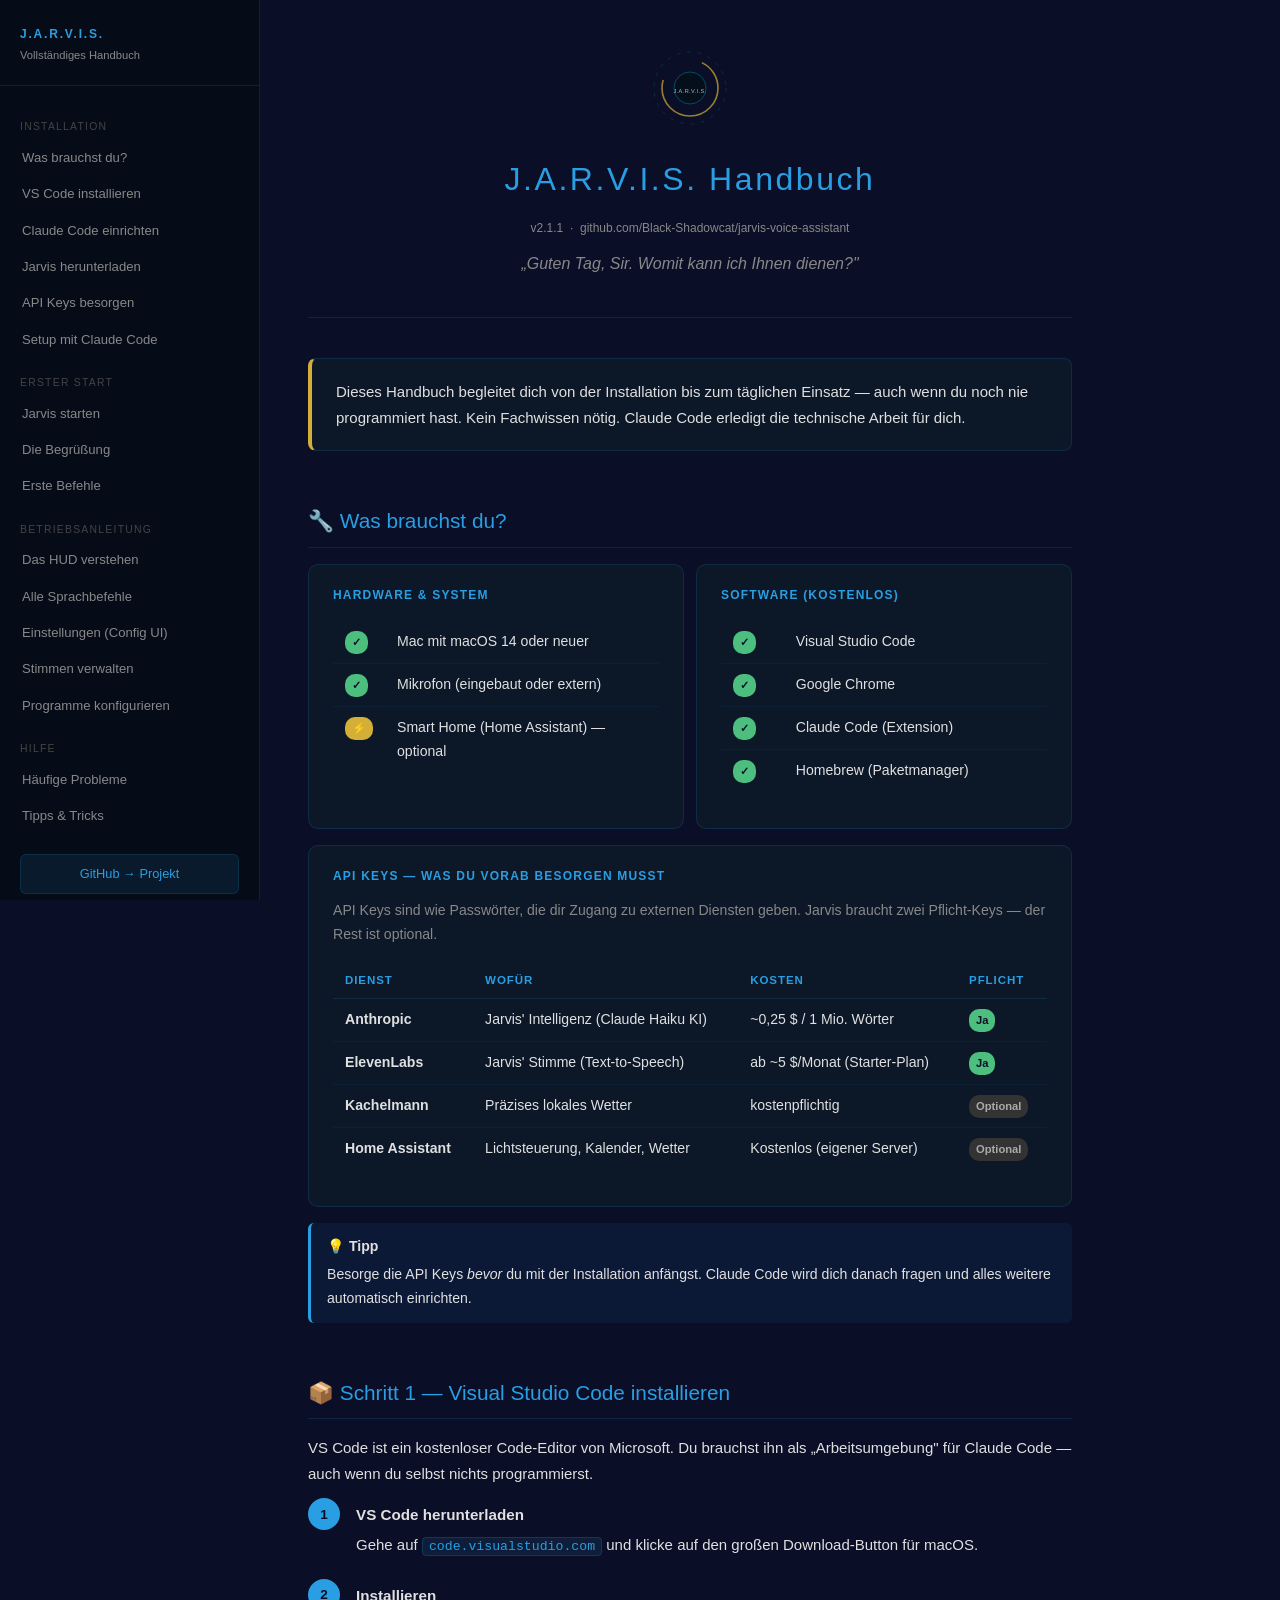
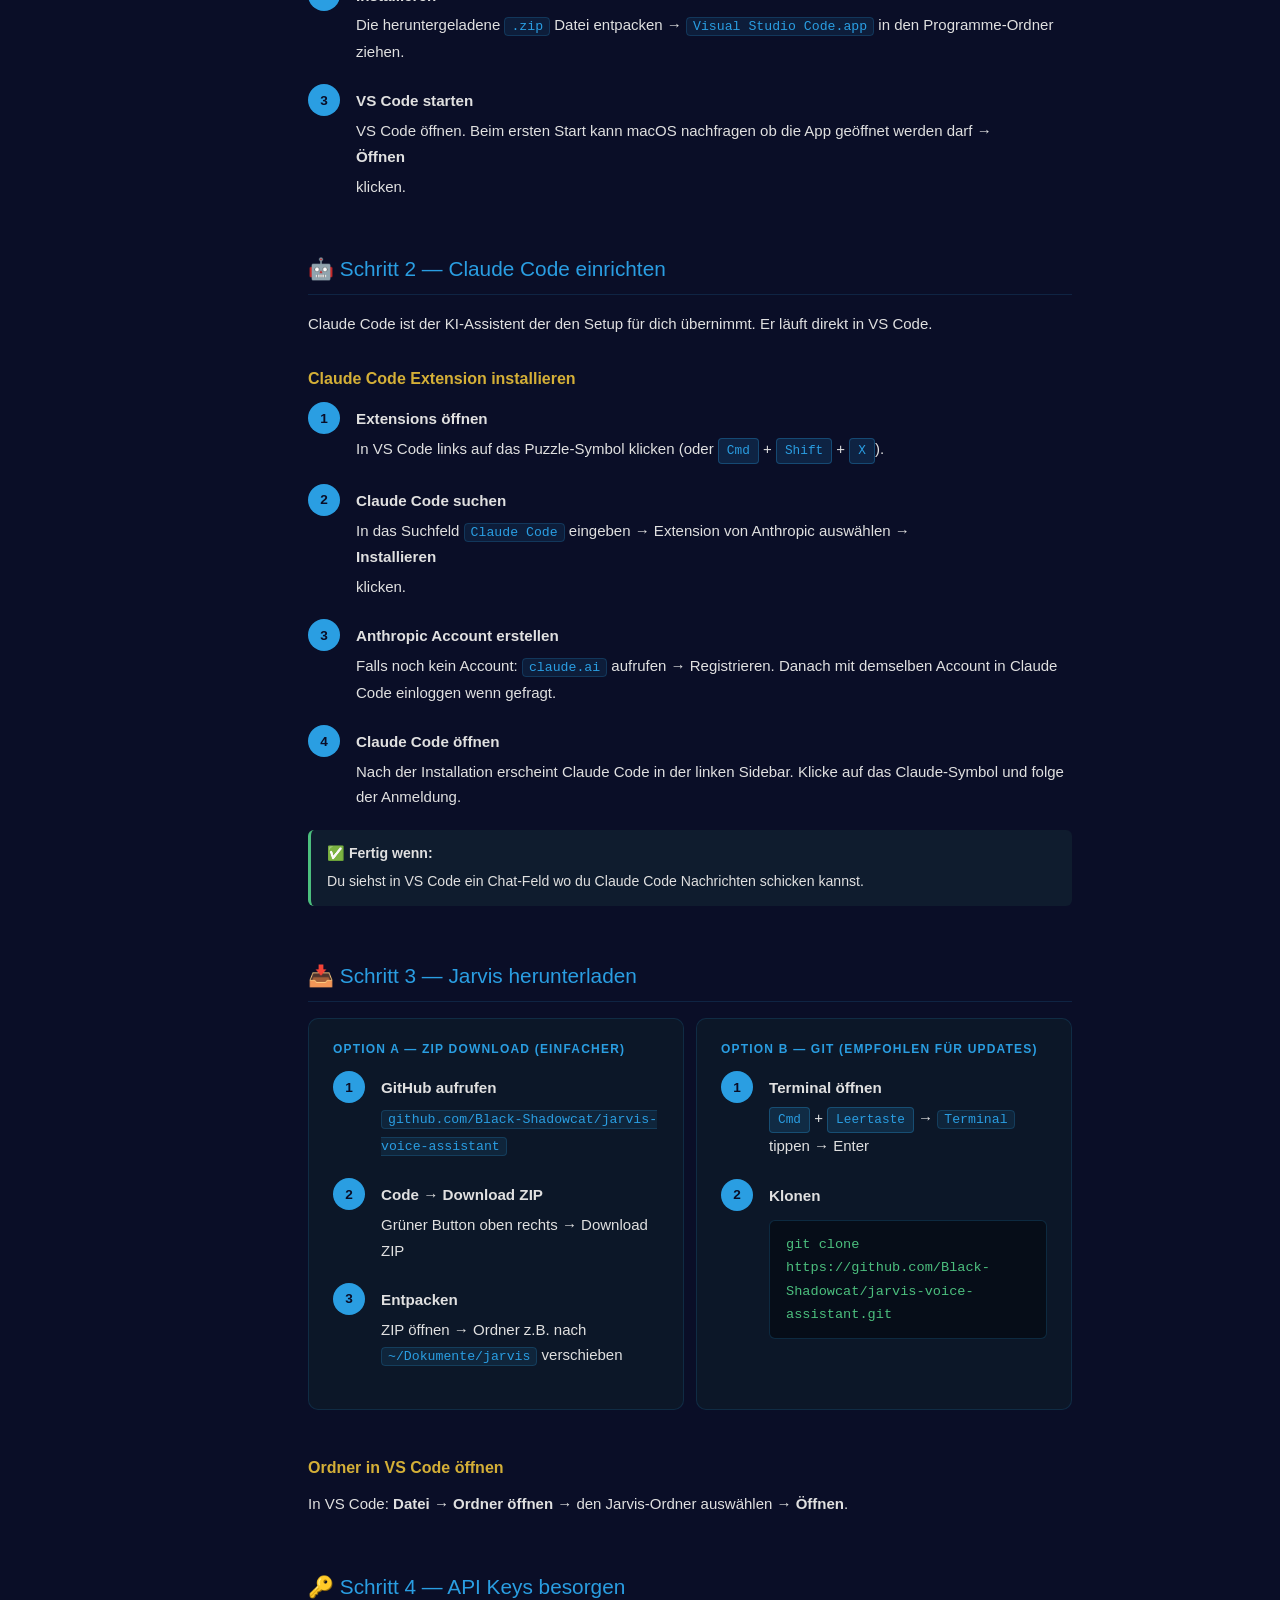
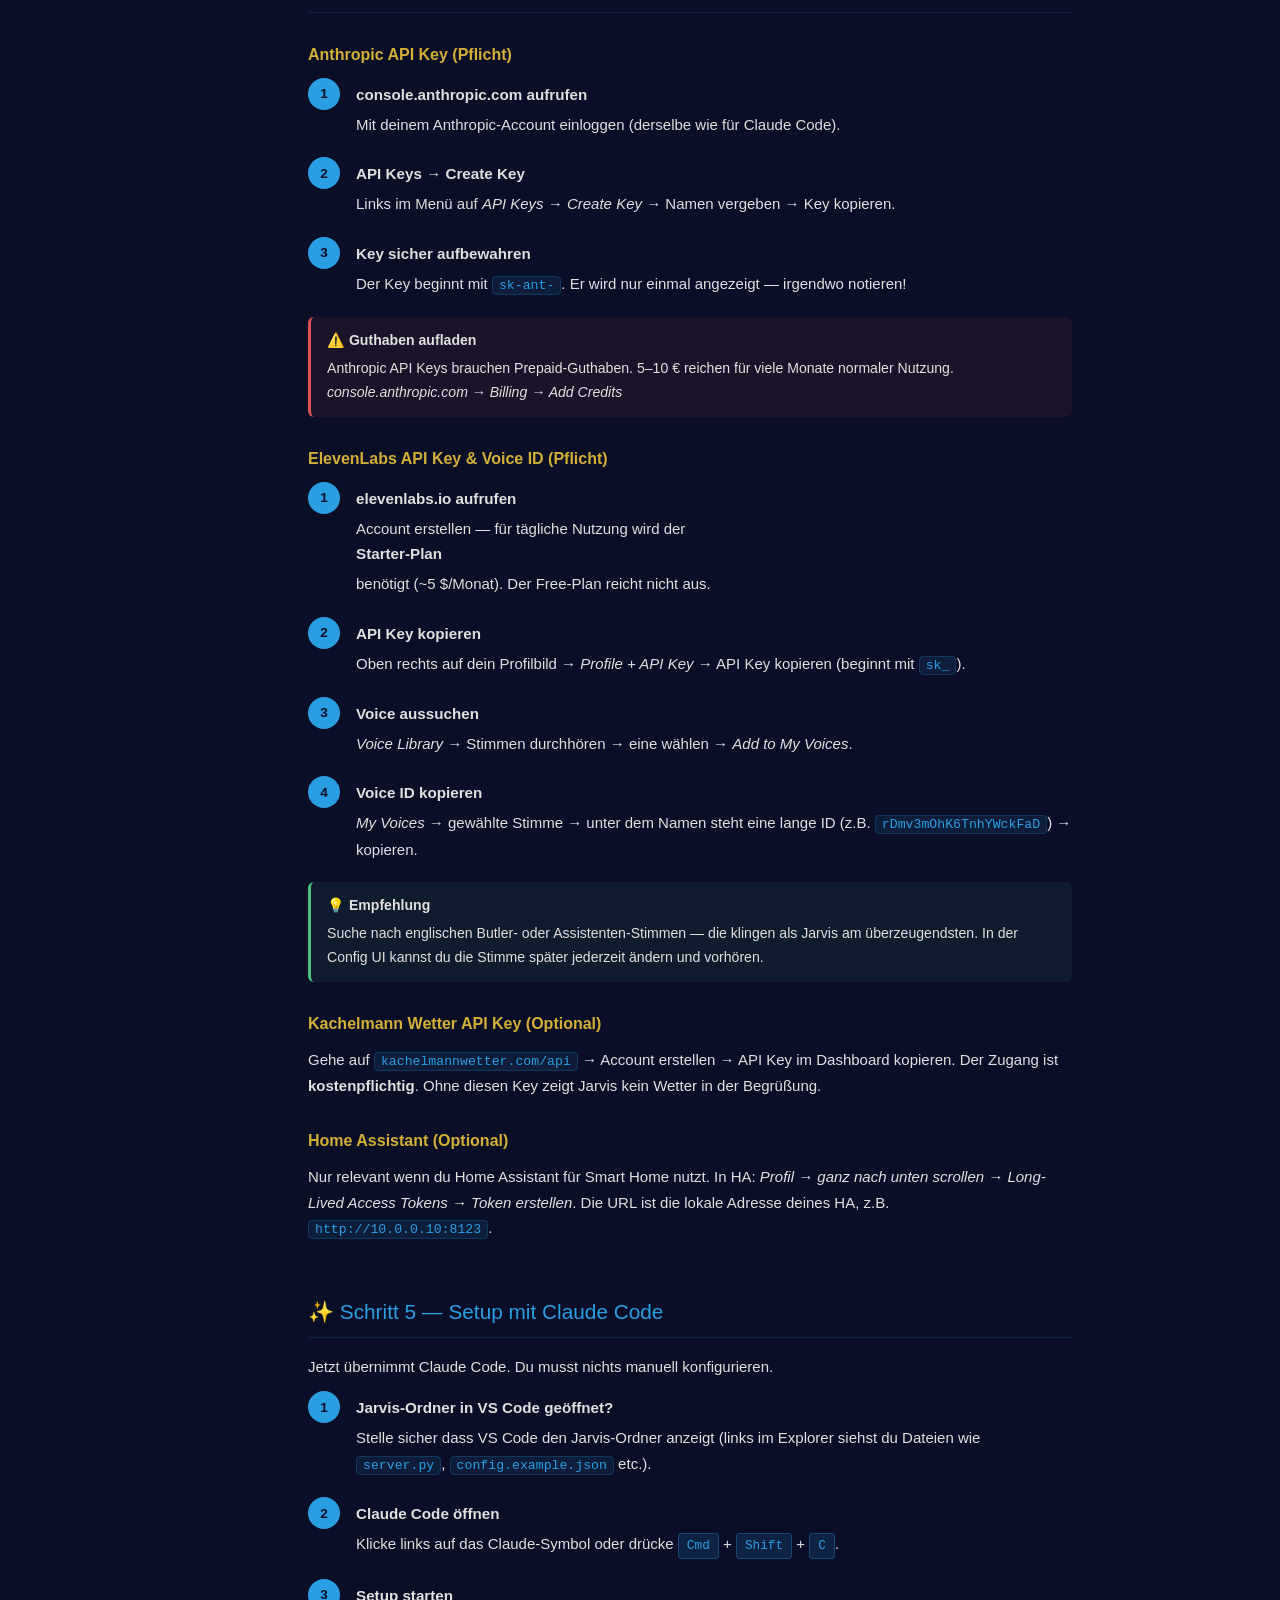
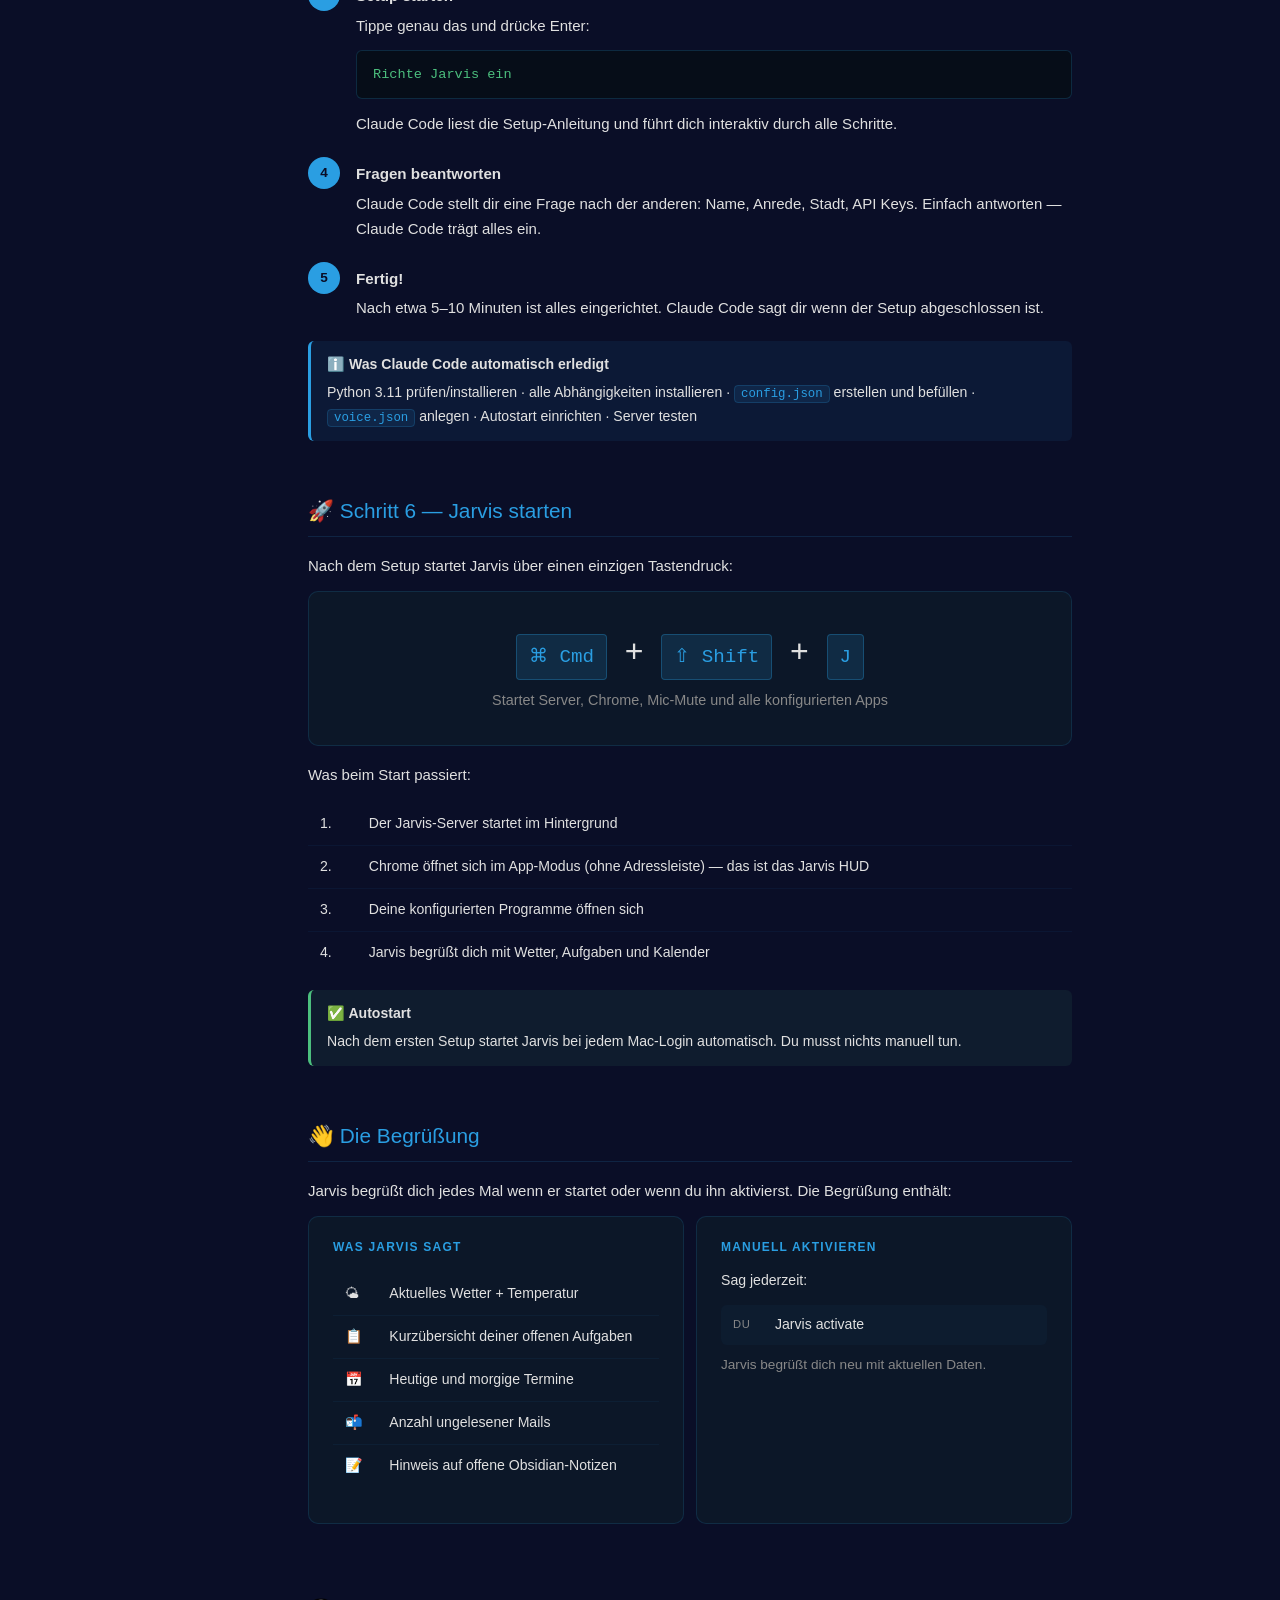
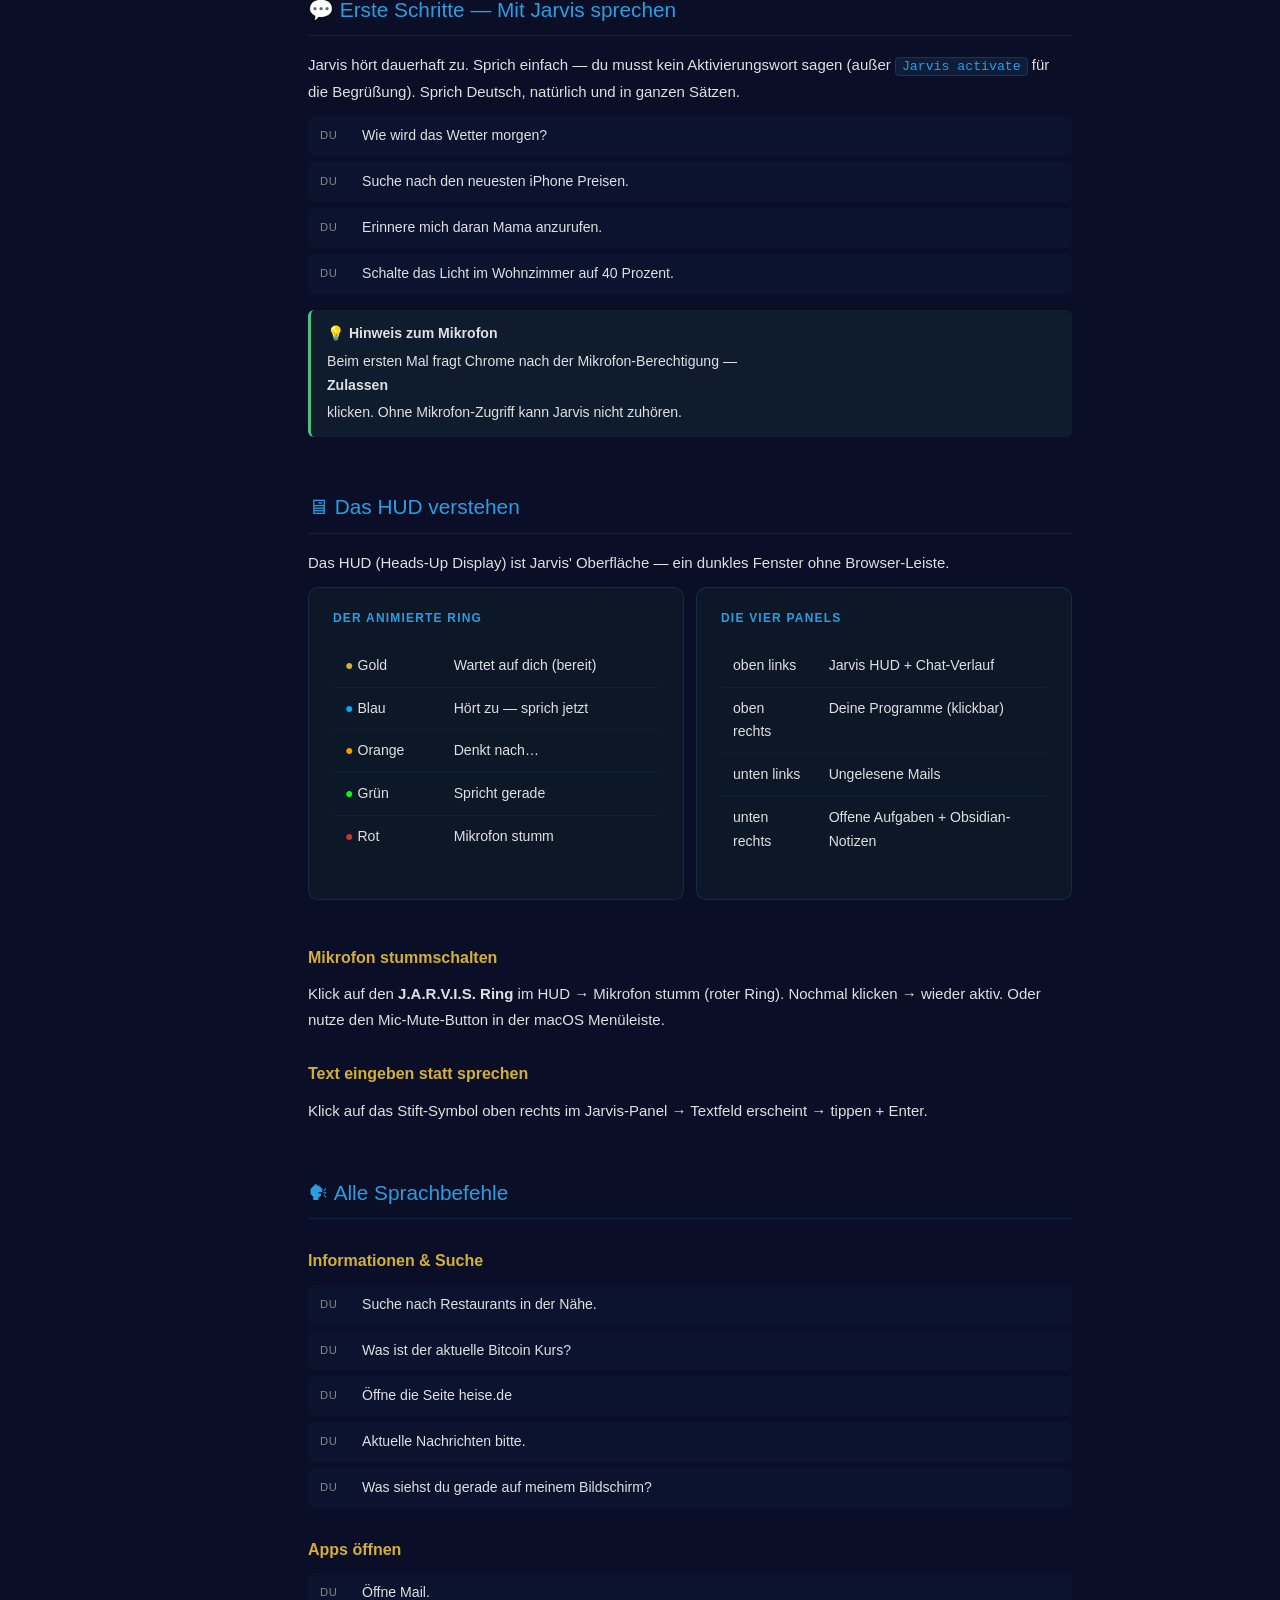
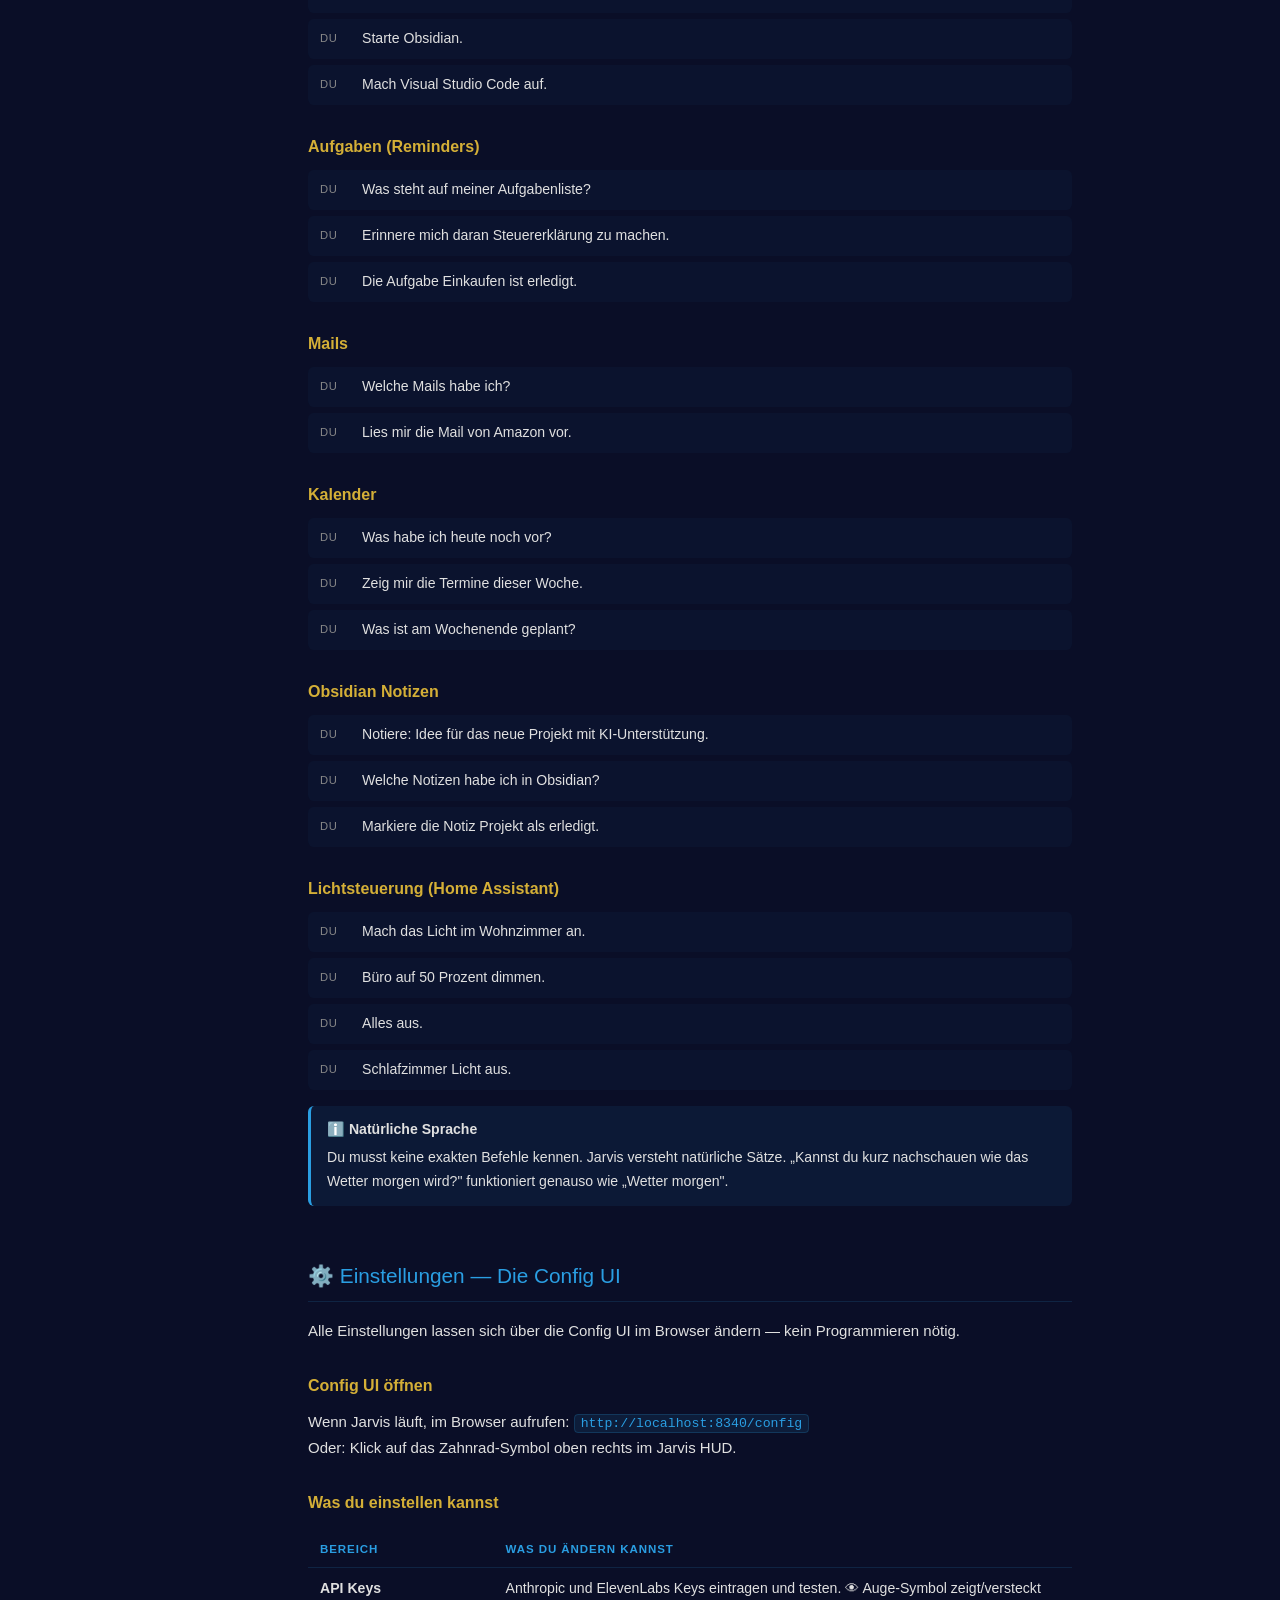
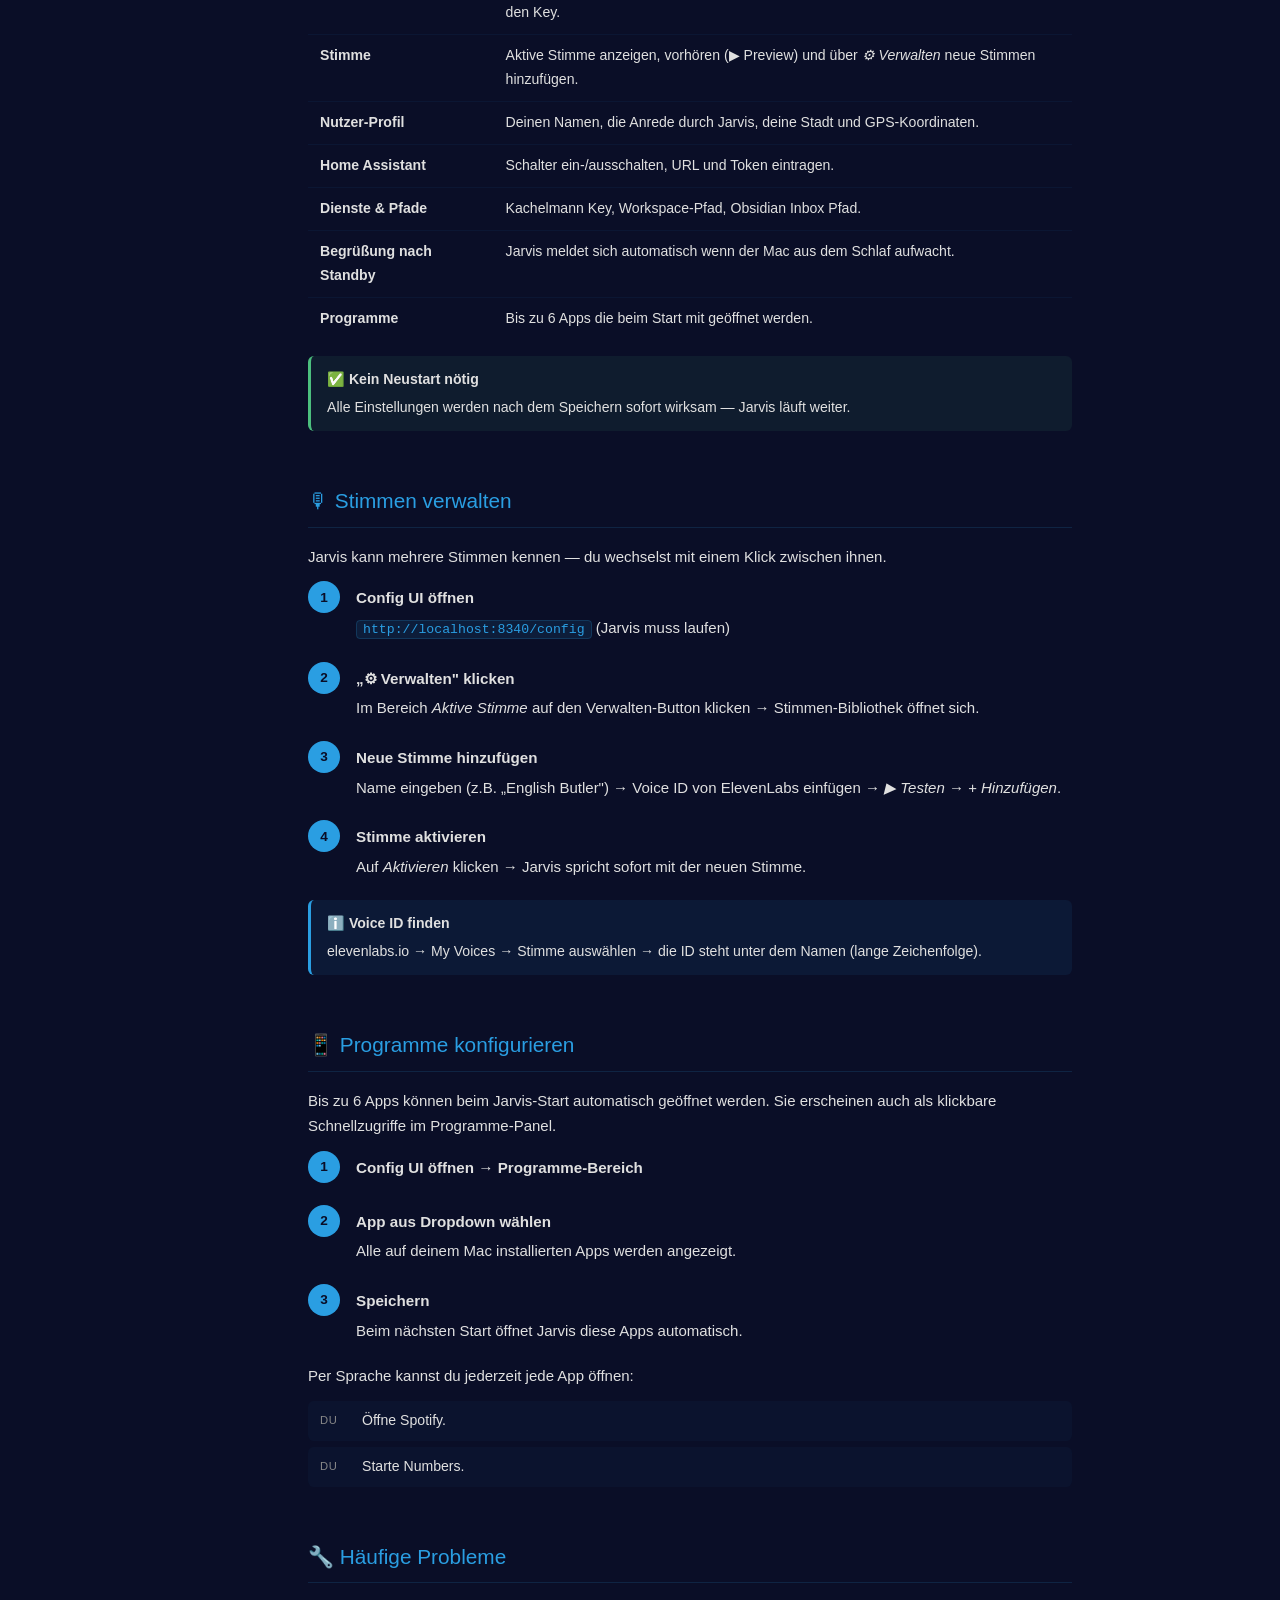
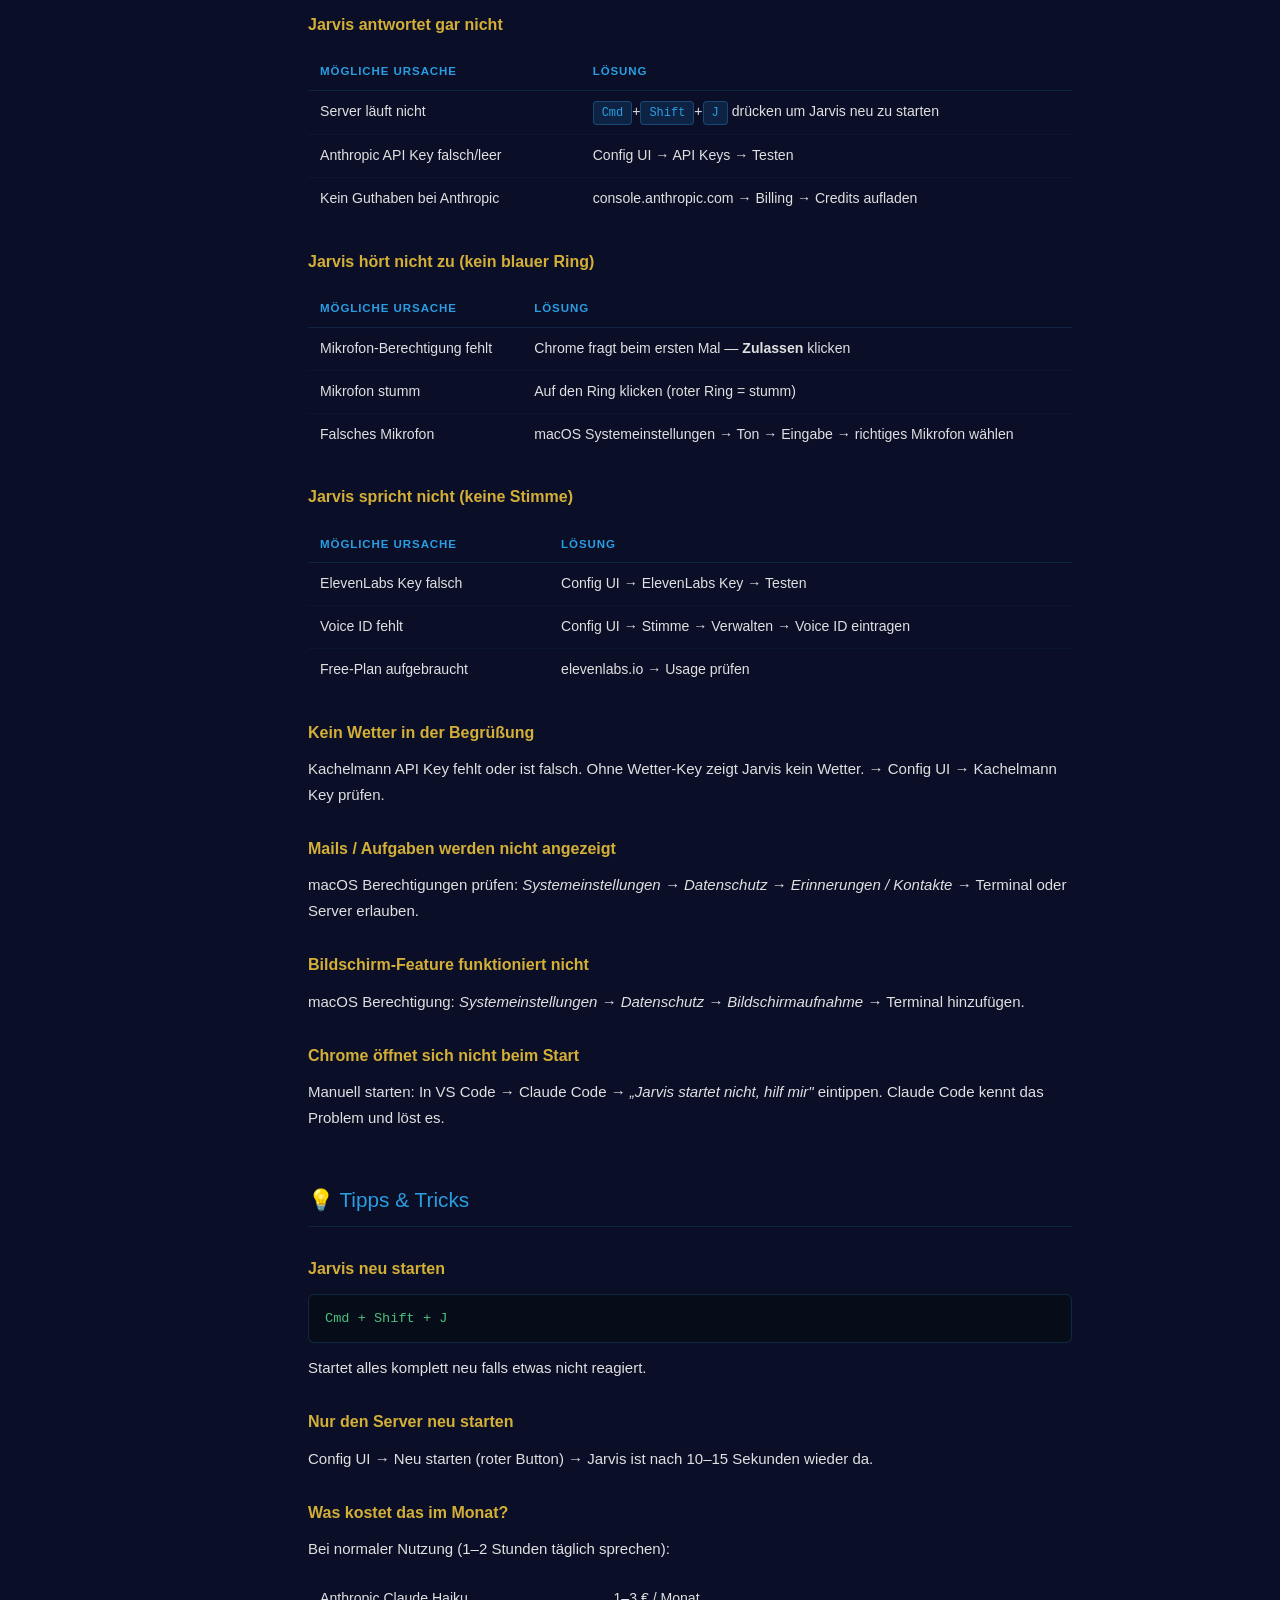
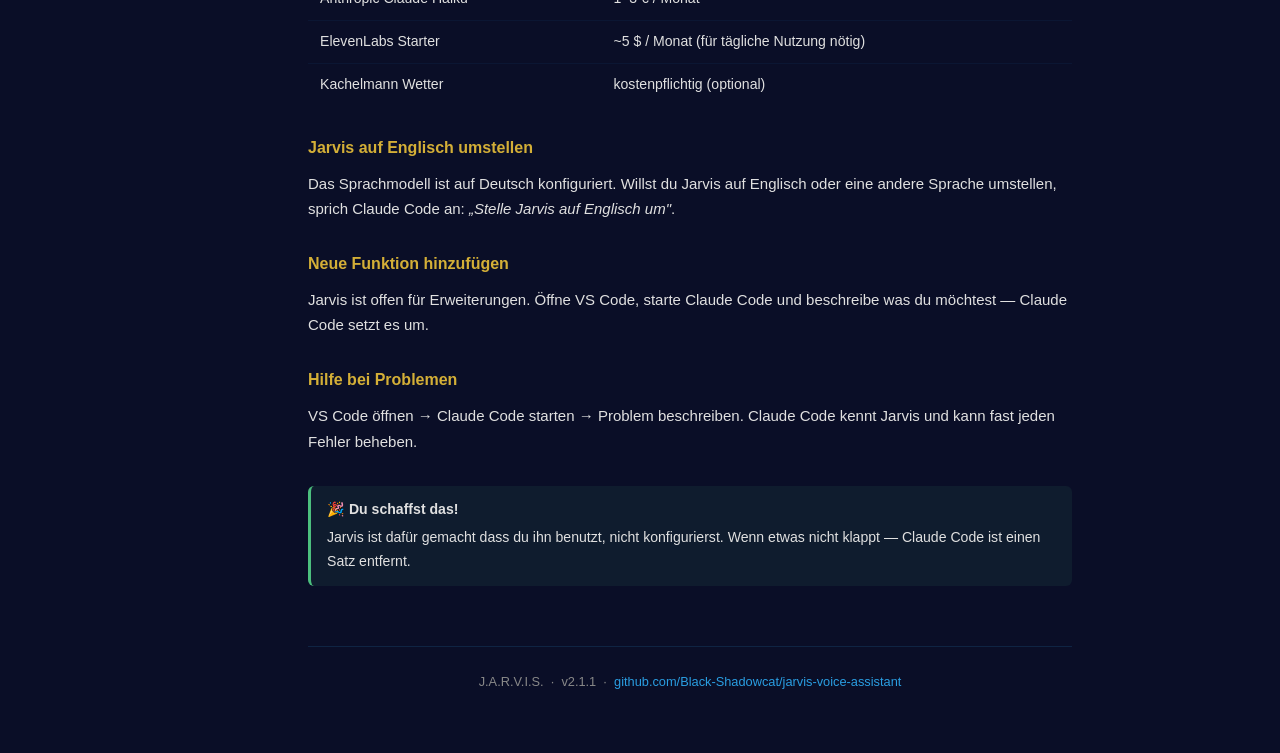
==== commit a690265b: "Fix incorrect pricing info for ElevenLabs and Kachelmann - ElevenLabs: Free-Plan is not sufficient f" ====
--- a/JARVIS_Handbuch.html
+++ b/JARVIS_Handbuch.html
@@ -530,13 +530,13 @@
         <tr>
             <td><strong>ElevenLabs</strong></td>
             <td>Jarvis' Stimme (Text-to-Speech)</td>
-            <td>Gratis: 10.000 Zeichen/Monat</td>
+            <td>ab ~5 $/Monat (Starter-Plan)</td>
             <td><span class="badge badge-green">Ja</span></td>
         </tr>
         <tr>
             <td><strong>Kachelmann</strong></td>
             <td>Präzises lokales Wetter</td>
-            <td>Kostenloser Tarif verfügbar</td>
+            <td>kostenpflichtig</td>
             <td><span class="badge badge-muted">Optional</span></td>
         </tr>
         <tr>
@@ -720,7 +720,7 @@
         <div class="step-num"></div>
         <div class="step-body">
             <strong>elevenlabs.io aufrufen</strong>
-            Kostenlosen Account erstellen (Free-Plan reicht für den Start).
+            Account erstellen — für tägliche Nutzung wird der <strong>Starter-Plan</strong> benötigt (~5 $/Monat). Der Free-Plan reicht nicht aus.
         </div>
     </div>
     <div class="step">
@@ -752,7 +752,7 @@
 </div>
 
 <h3>Kachelmann Wetter API Key (Optional)</h3>
-<p>Gehe auf <code>kachelmannwetter.com/api</code> → kostenlos registrieren → API Key im Dashboard kopieren. Ohne diesen Key zeigt Jarvis kein Wetter in der Begrüßung.</p>
+<p>Gehe auf <code>kachelmannwetter.com/api</code> → Account erstellen → API Key im Dashboard kopieren. Der Zugang ist <strong>kostenpflichtig</strong>. Ohne diesen Key zeigt Jarvis kein Wetter in der Begrüßung.</p>
 
 <h3>Home Assistant (Optional)</h3>
 <p>Nur relevant wenn du Home Assistant für Smart Home nutzt. In HA: <em>Profil → ganz nach unten scrollen → Long-Lived Access Tokens → Token erstellen</em>. Die URL ist die lokale Adresse deines HA, z.B. <code>http://10.0.0.10:8123</code>.</p>
@@ -1157,8 +1157,8 @@
 <p>Bei normaler Nutzung (1–2 Stunden täglich sprechen):</p>
 <table>
     <tr><td>Anthropic Claude Haiku</td><td>1–3 € / Monat</td></tr>
-    <tr><td>ElevenLabs Free Plan</td><td>0 € (10.000 Zeichen/Monat)</td></tr>
-    <tr><td>ElevenLabs Starter</td><td>~5 € / Monat (für mehr Nutzung)</td></tr>
+    <tr><td>ElevenLabs Starter</td><td>~5 $ / Monat (für tägliche Nutzung nötig)</td></tr>
+    <tr><td>Kachelmann Wetter</td><td>kostenpflichtig (optional)</td></tr>
 </table>
 
 <h3>Jarvis auf Englisch umstellen</h3>
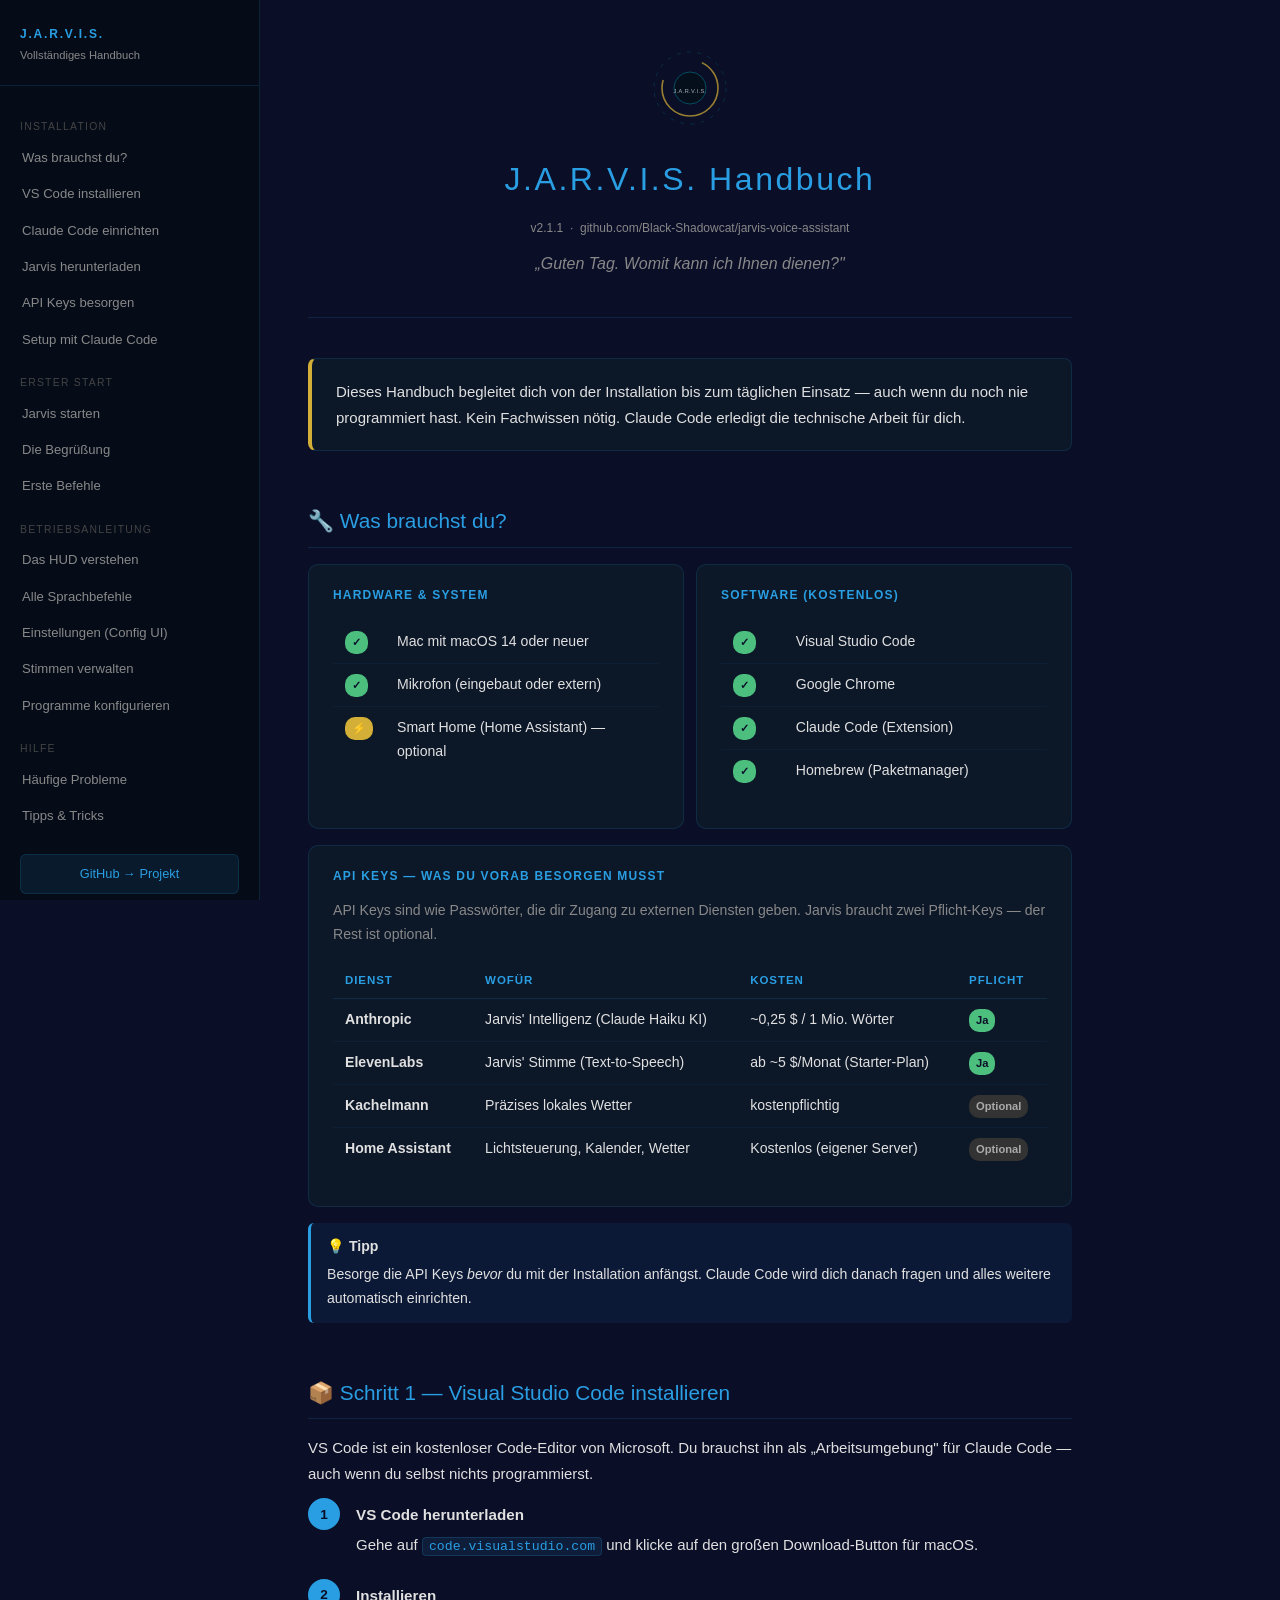
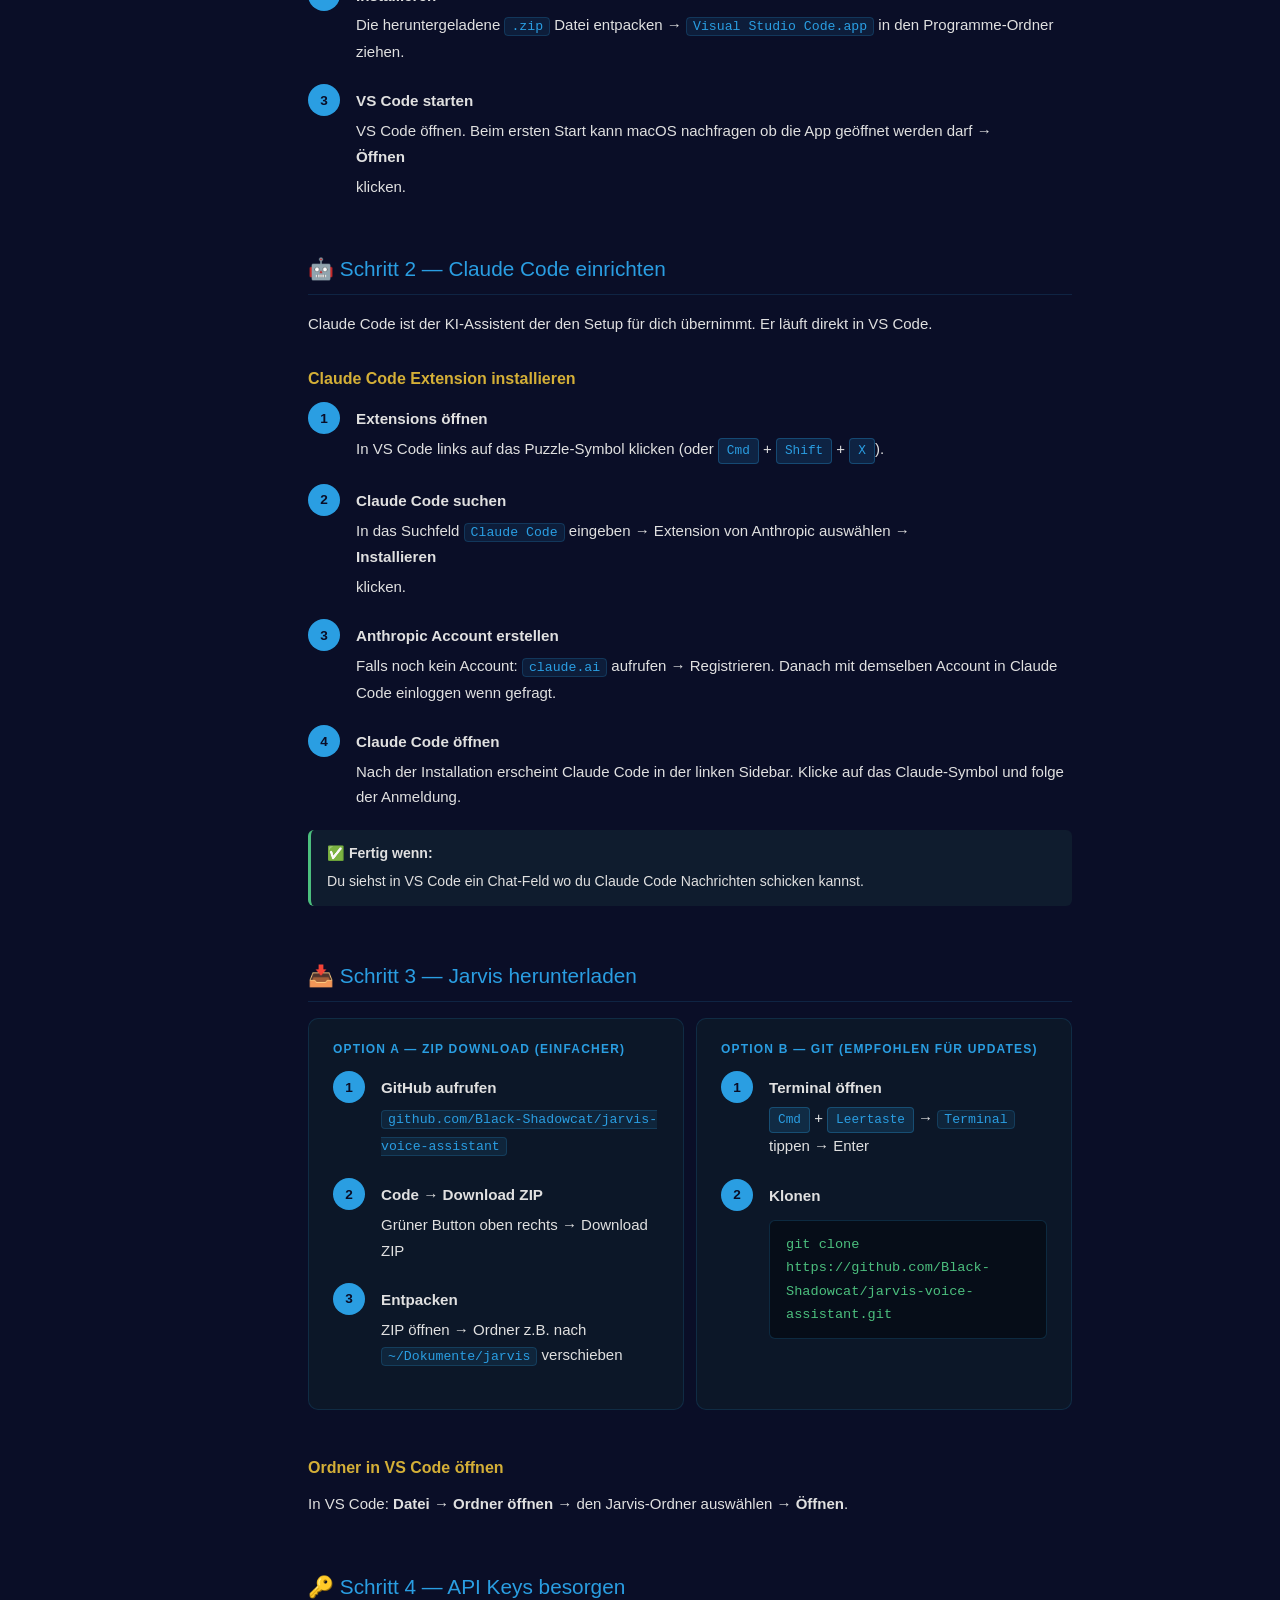
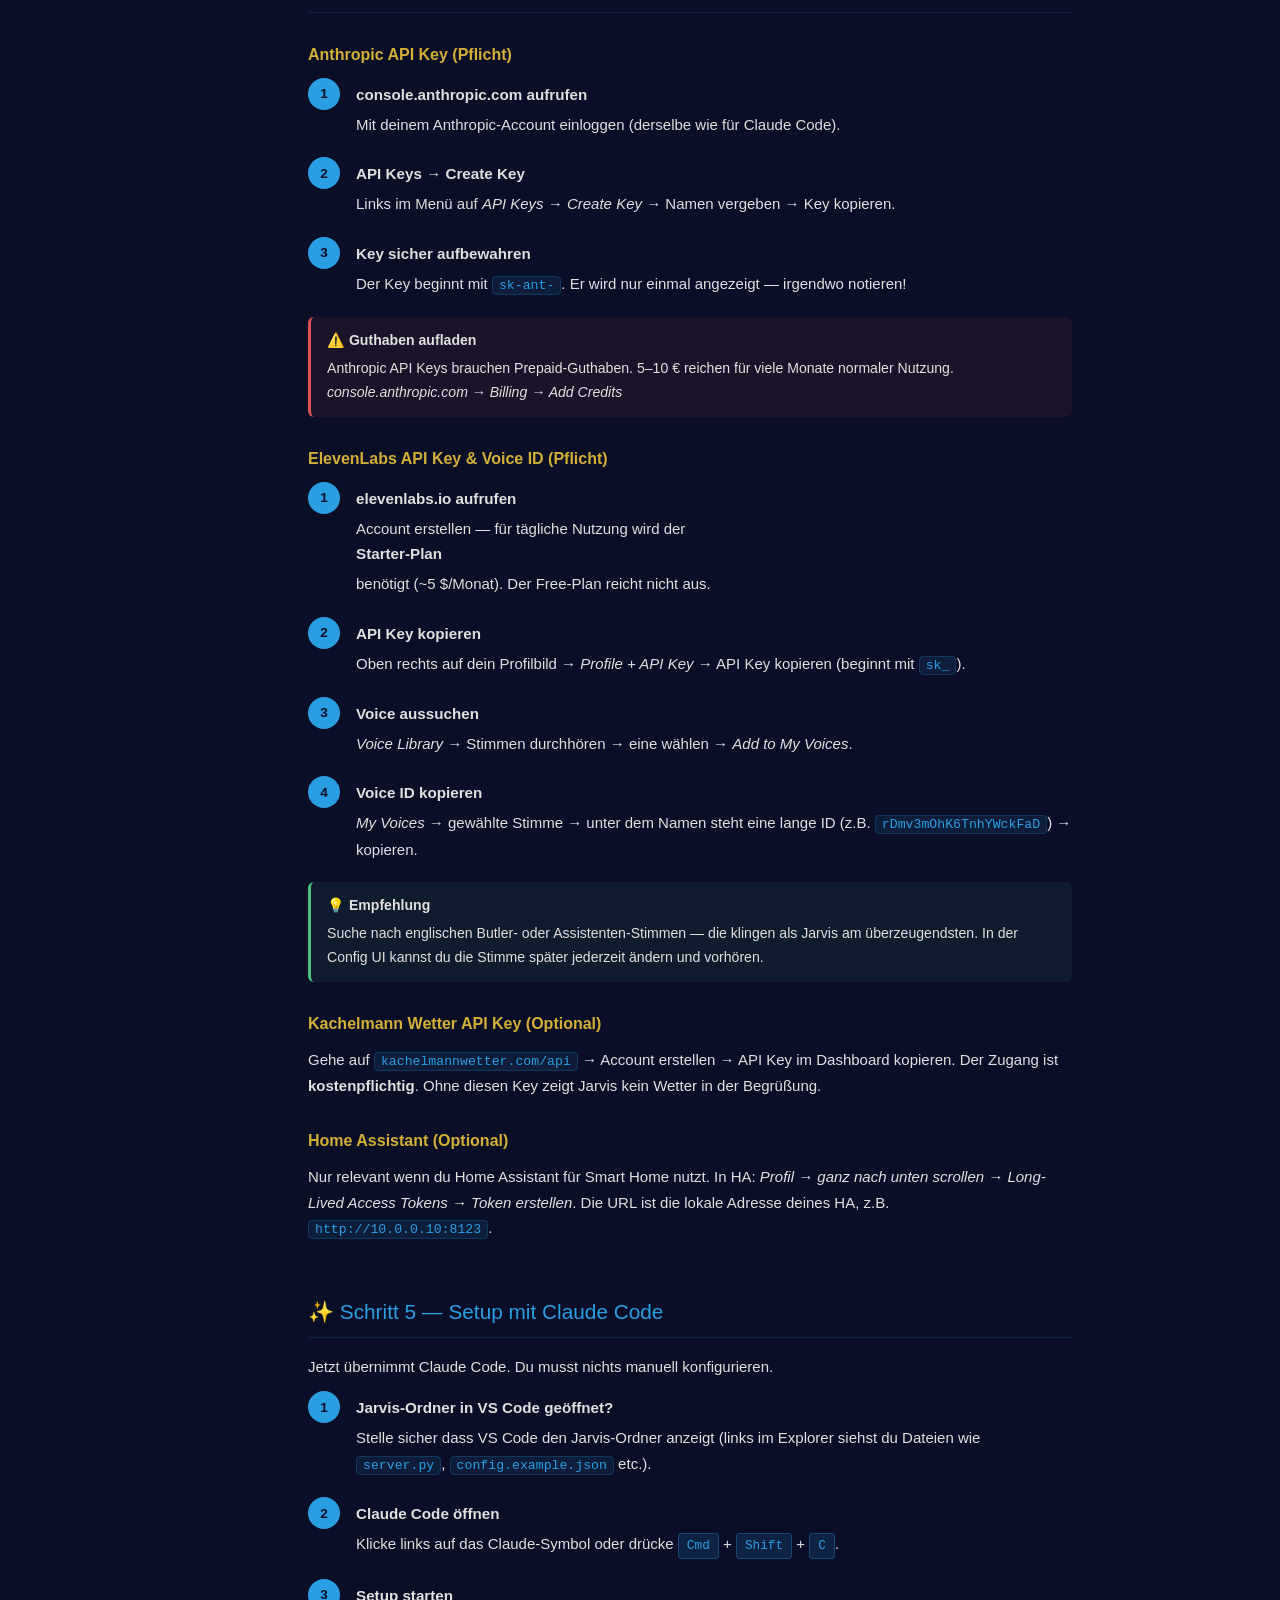
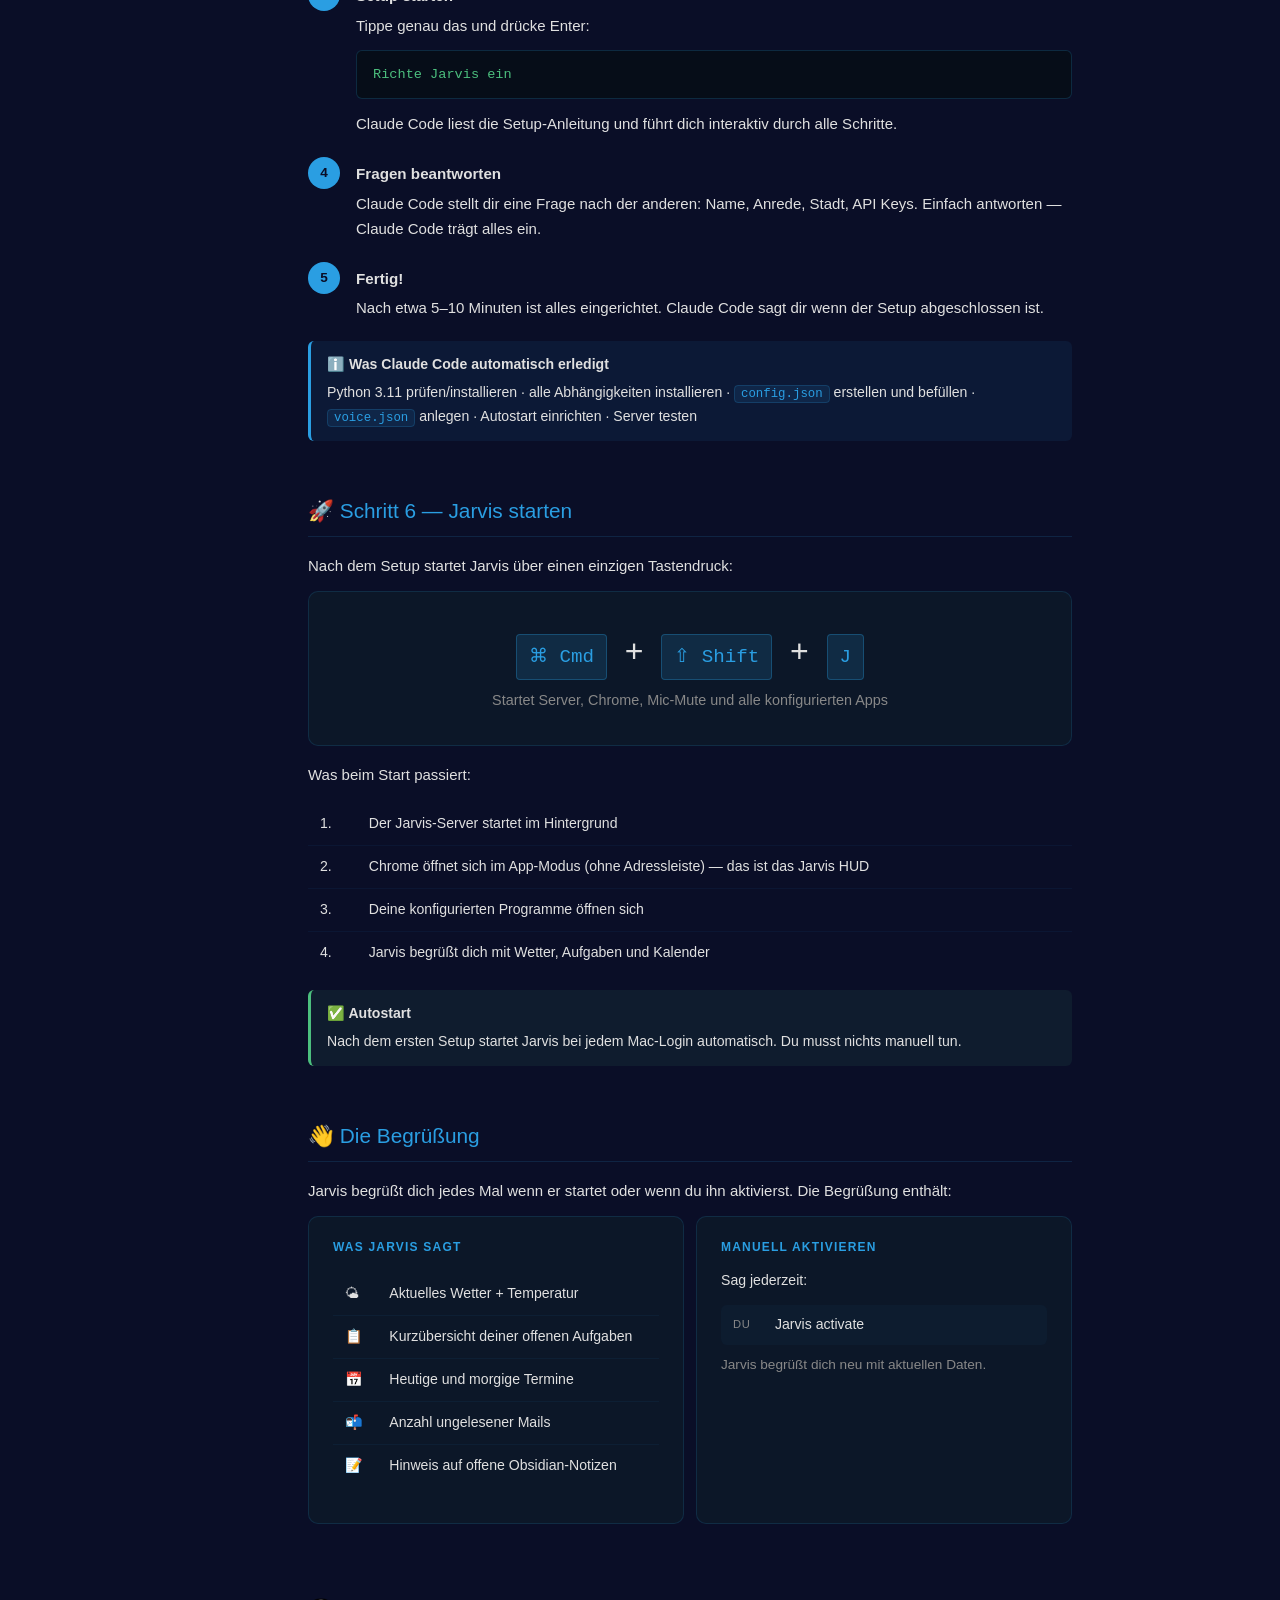
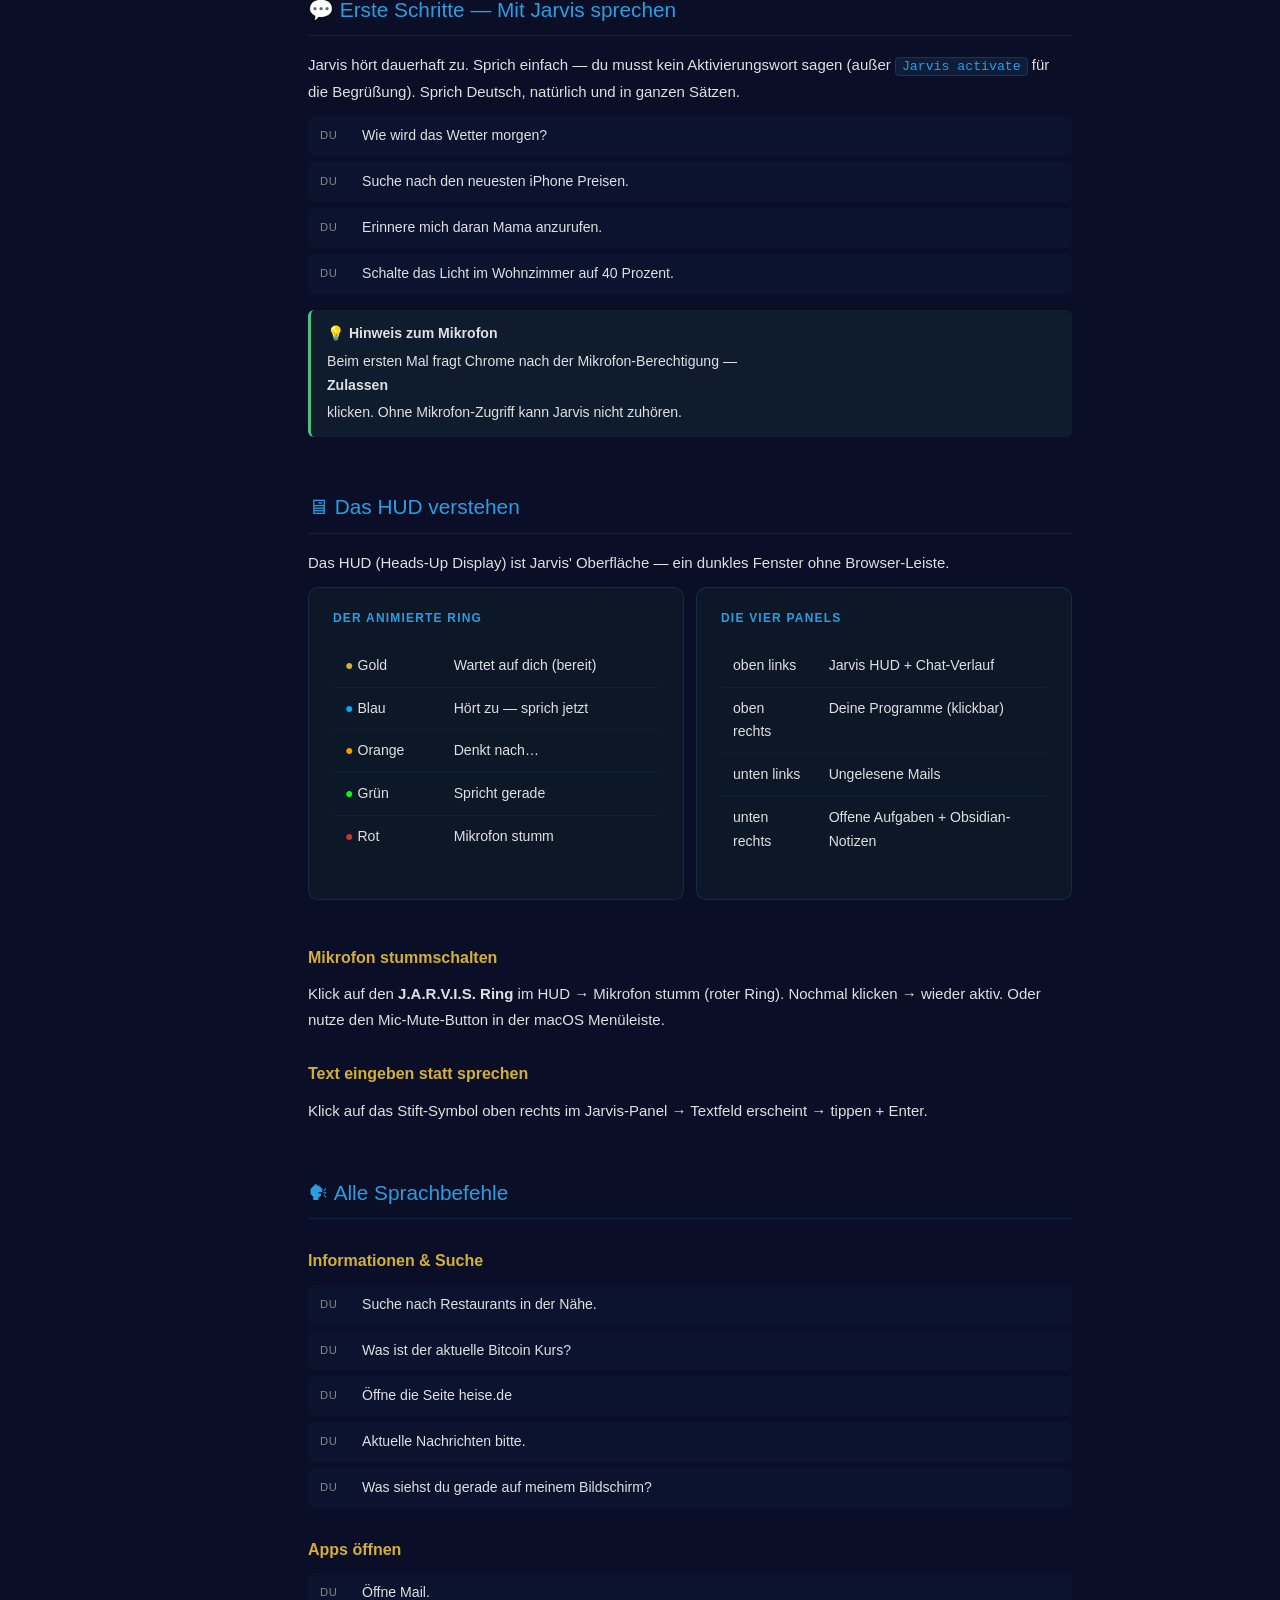
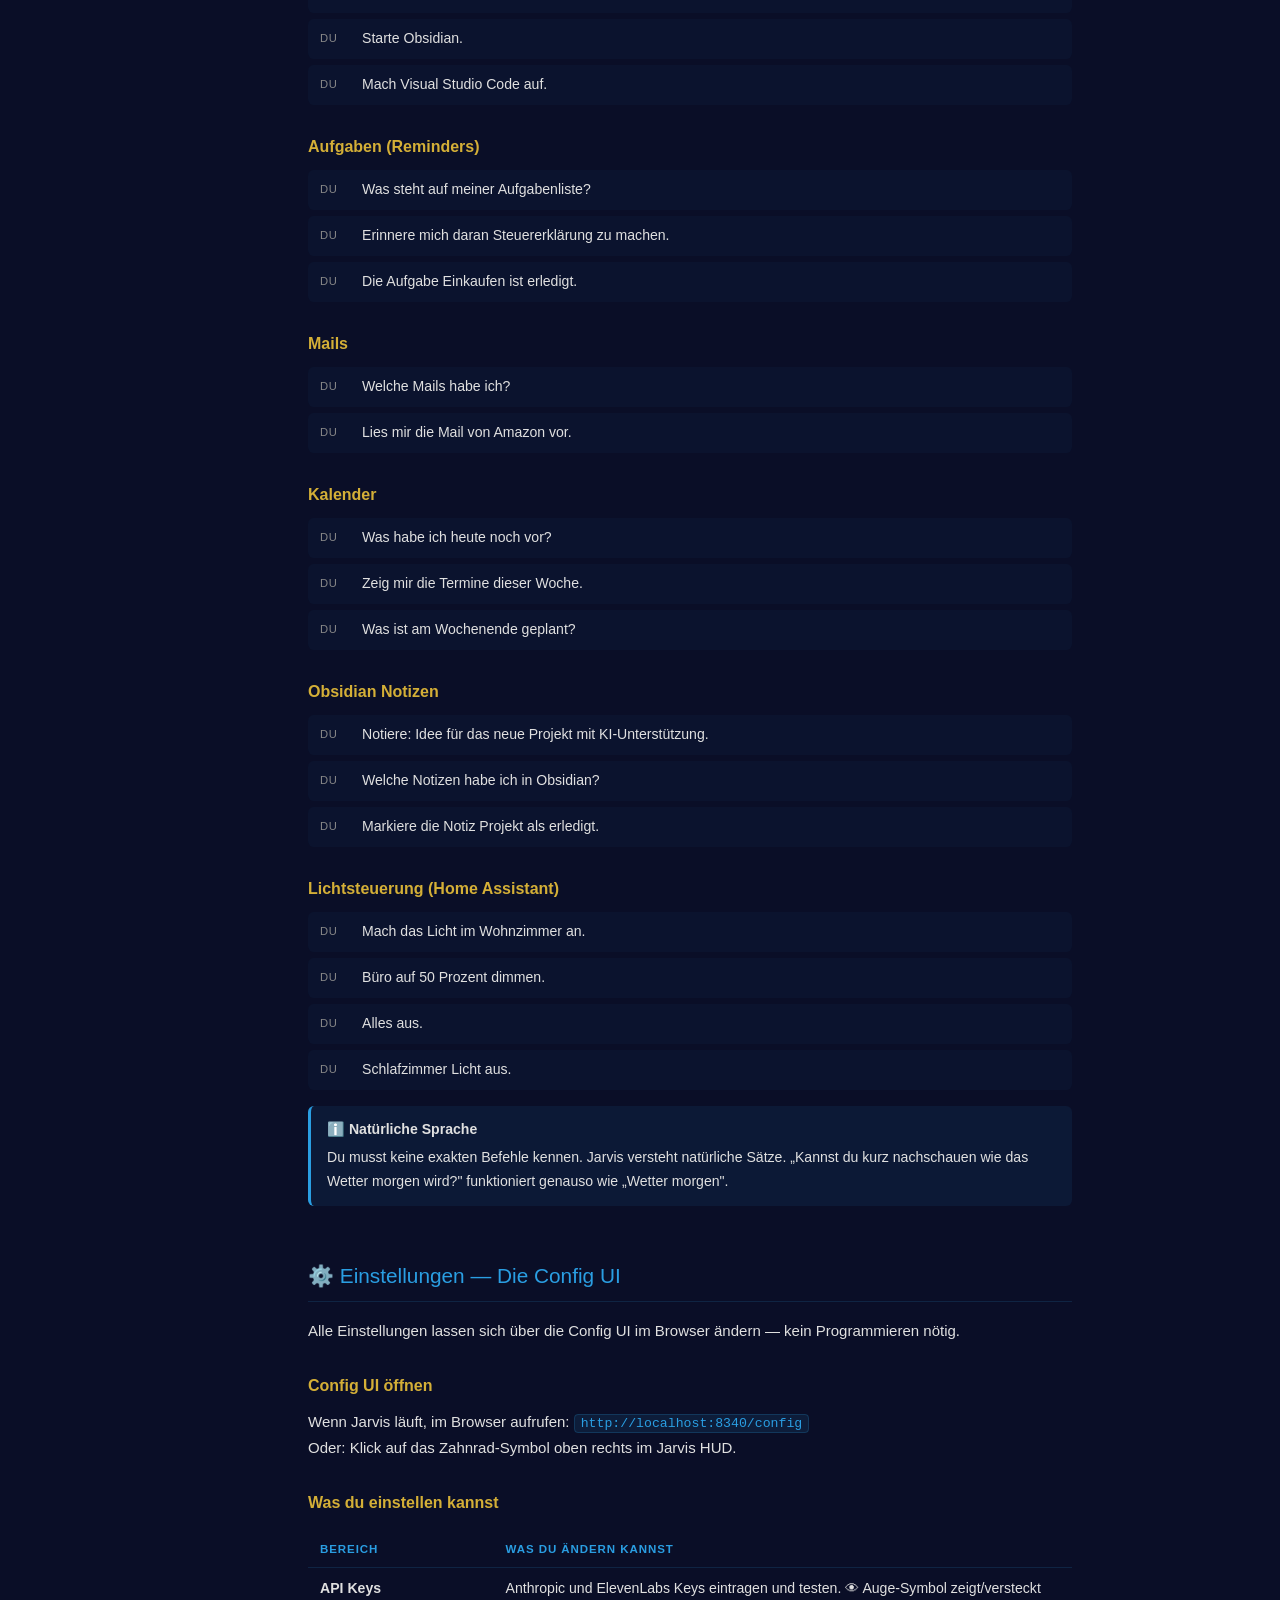
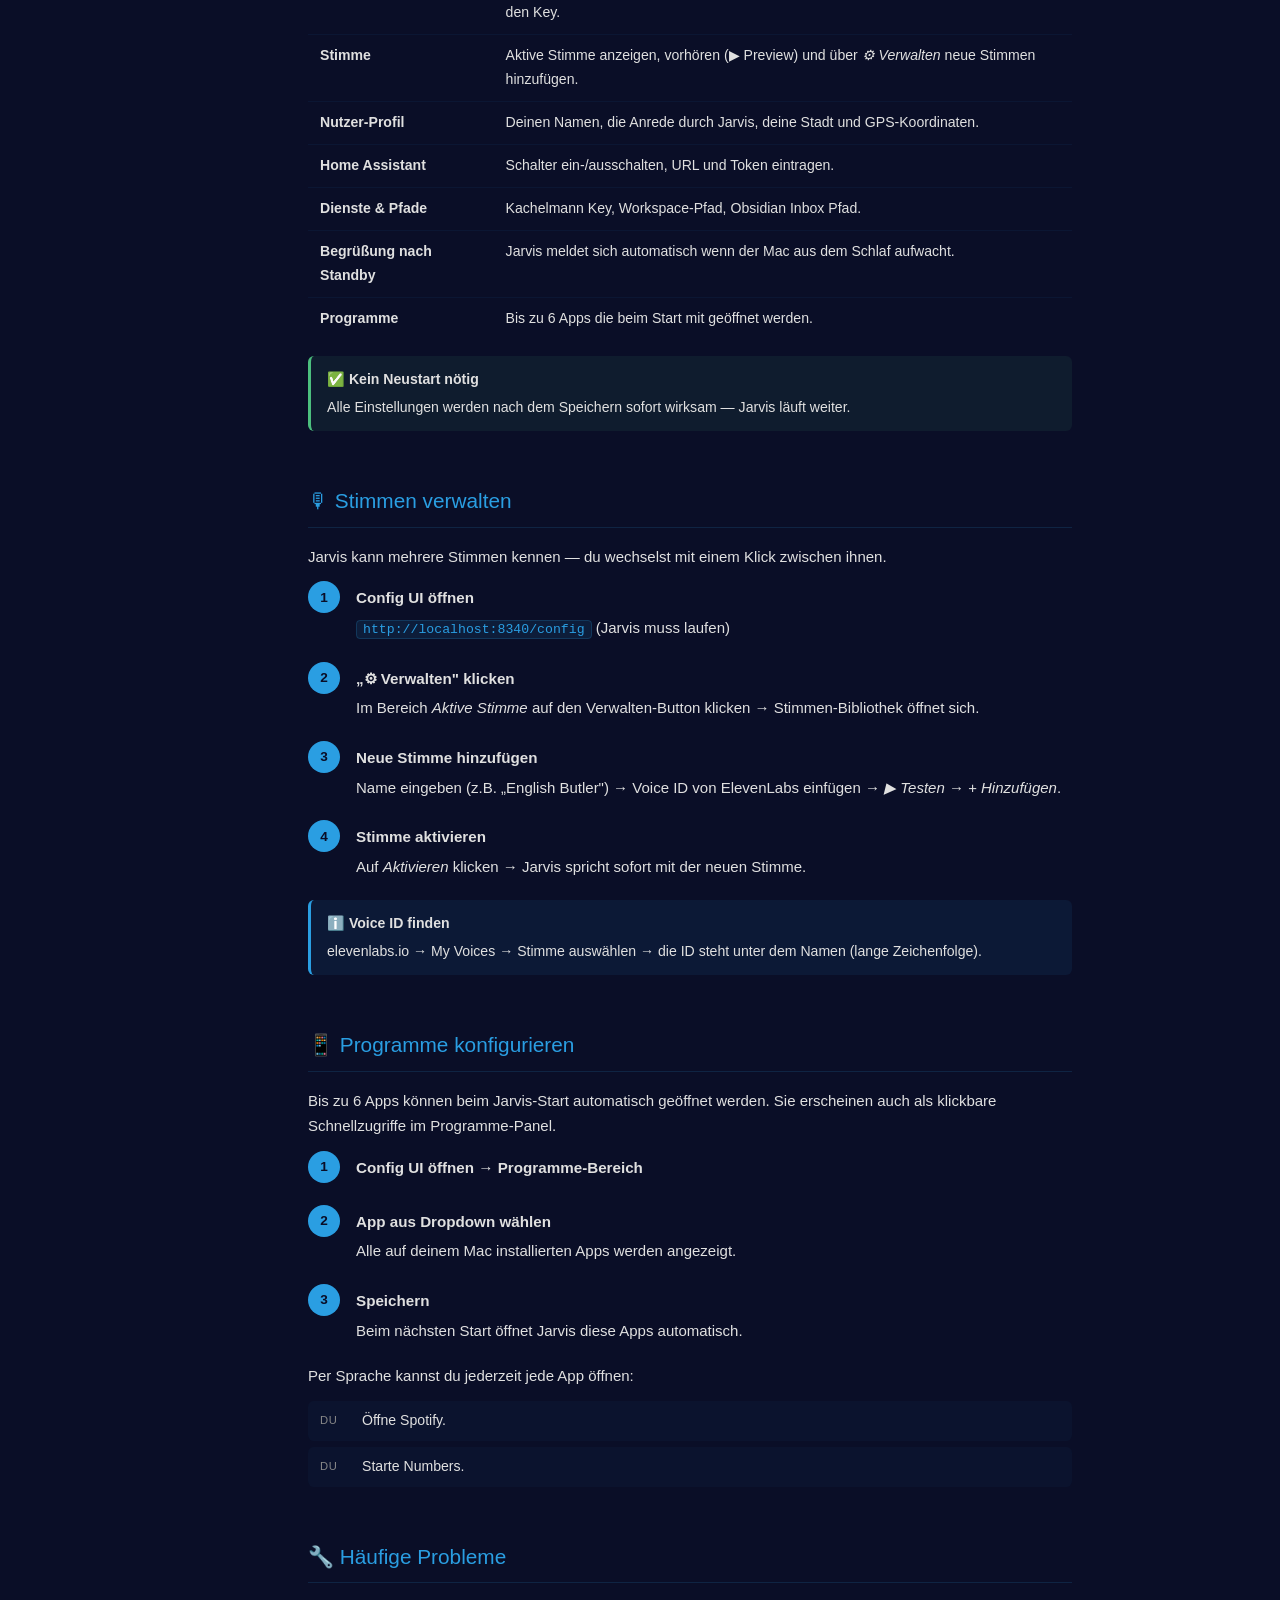
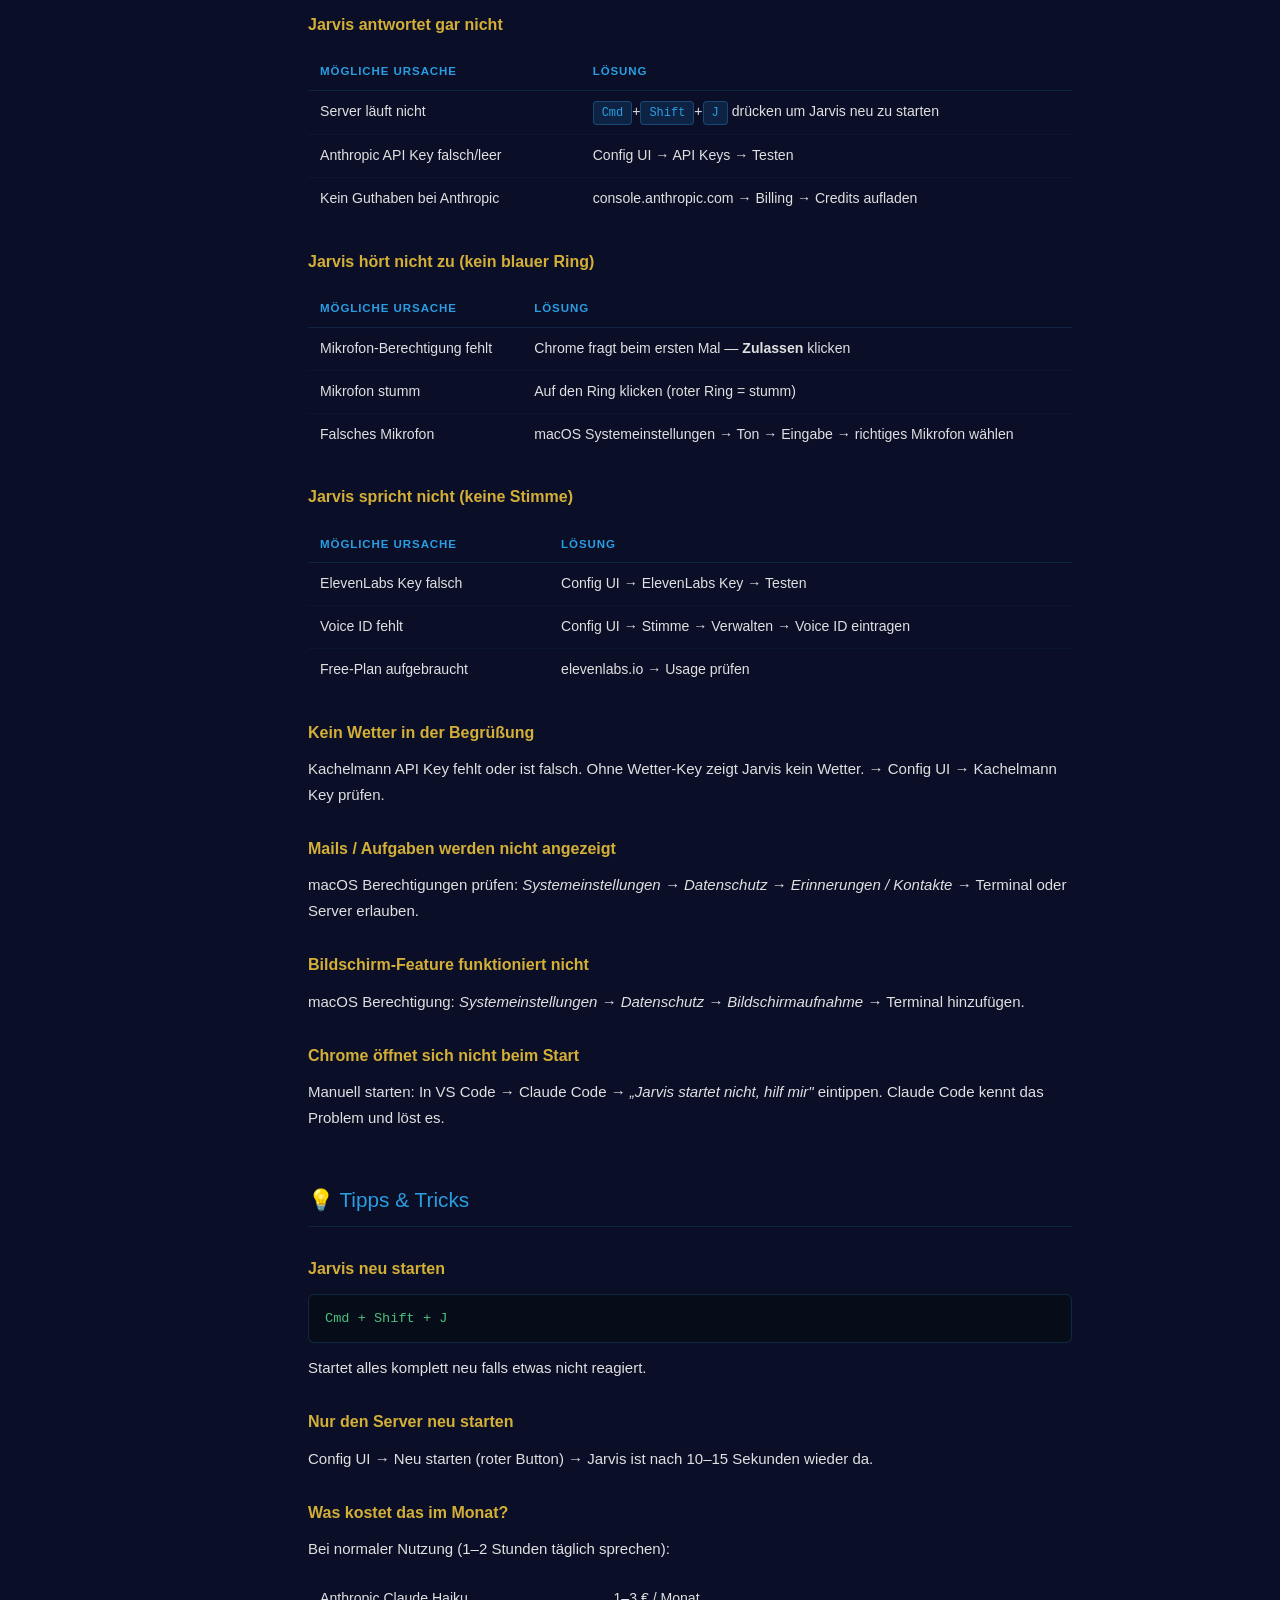
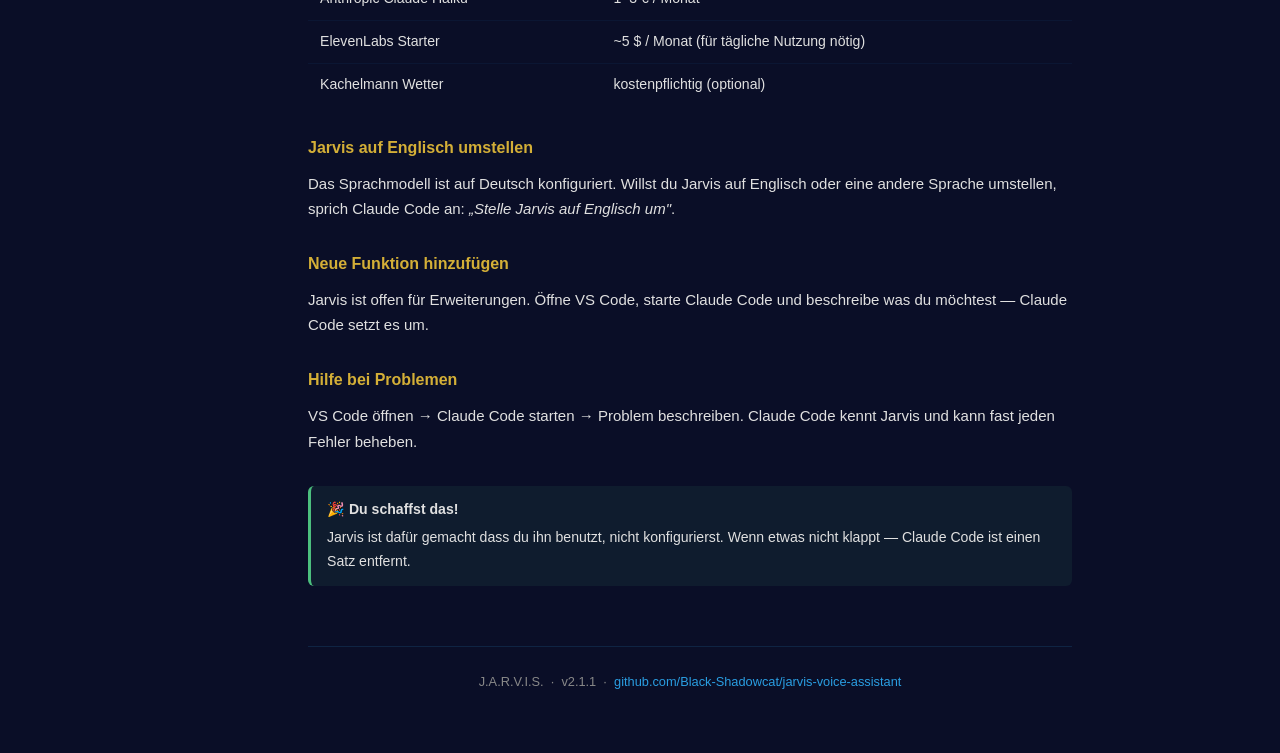
==== commit 3c1e9325: "docs: Anrede-Optionen in Handbuch, README und Setup dokumentiert - README.md + README_de.md: Butler-" ====
--- a/JARVIS_Handbuch.html
+++ b/JARVIS_Handbuch.html
@@ -486,7 +486,7 @@
     </svg>
     <h1>J.A.R.V.I.S. Handbuch</h1>
     <div class="version">v2.1.1 &nbsp;·&nbsp; github.com/Black-Shadowcat/jarvis-voice-assistant</div>
-    <div class="tagline">„Guten Tag, Sir. Womit kann ich Ihnen dienen?"</div>
+    <div class="tagline">„Guten Tag. Womit kann ich Ihnen dienen?"</div>
 </div>
 
 <div class="intro">
